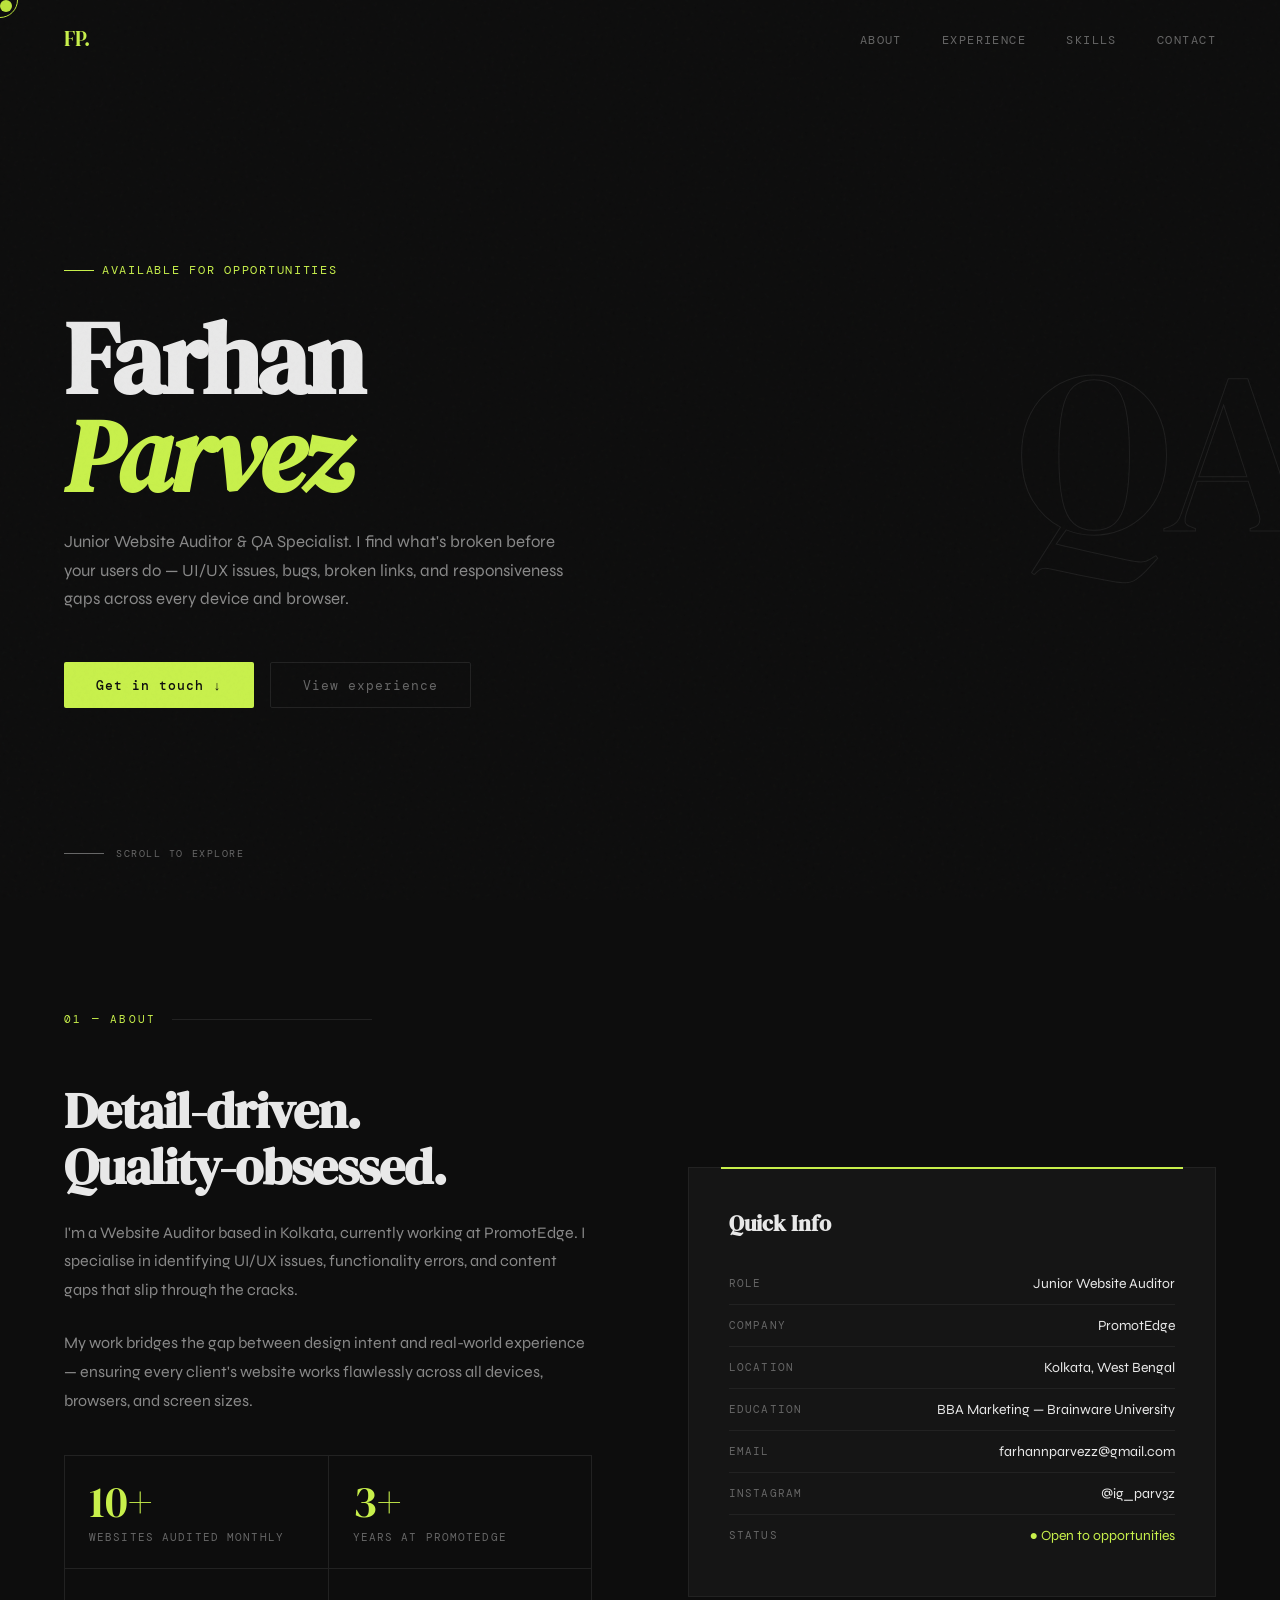
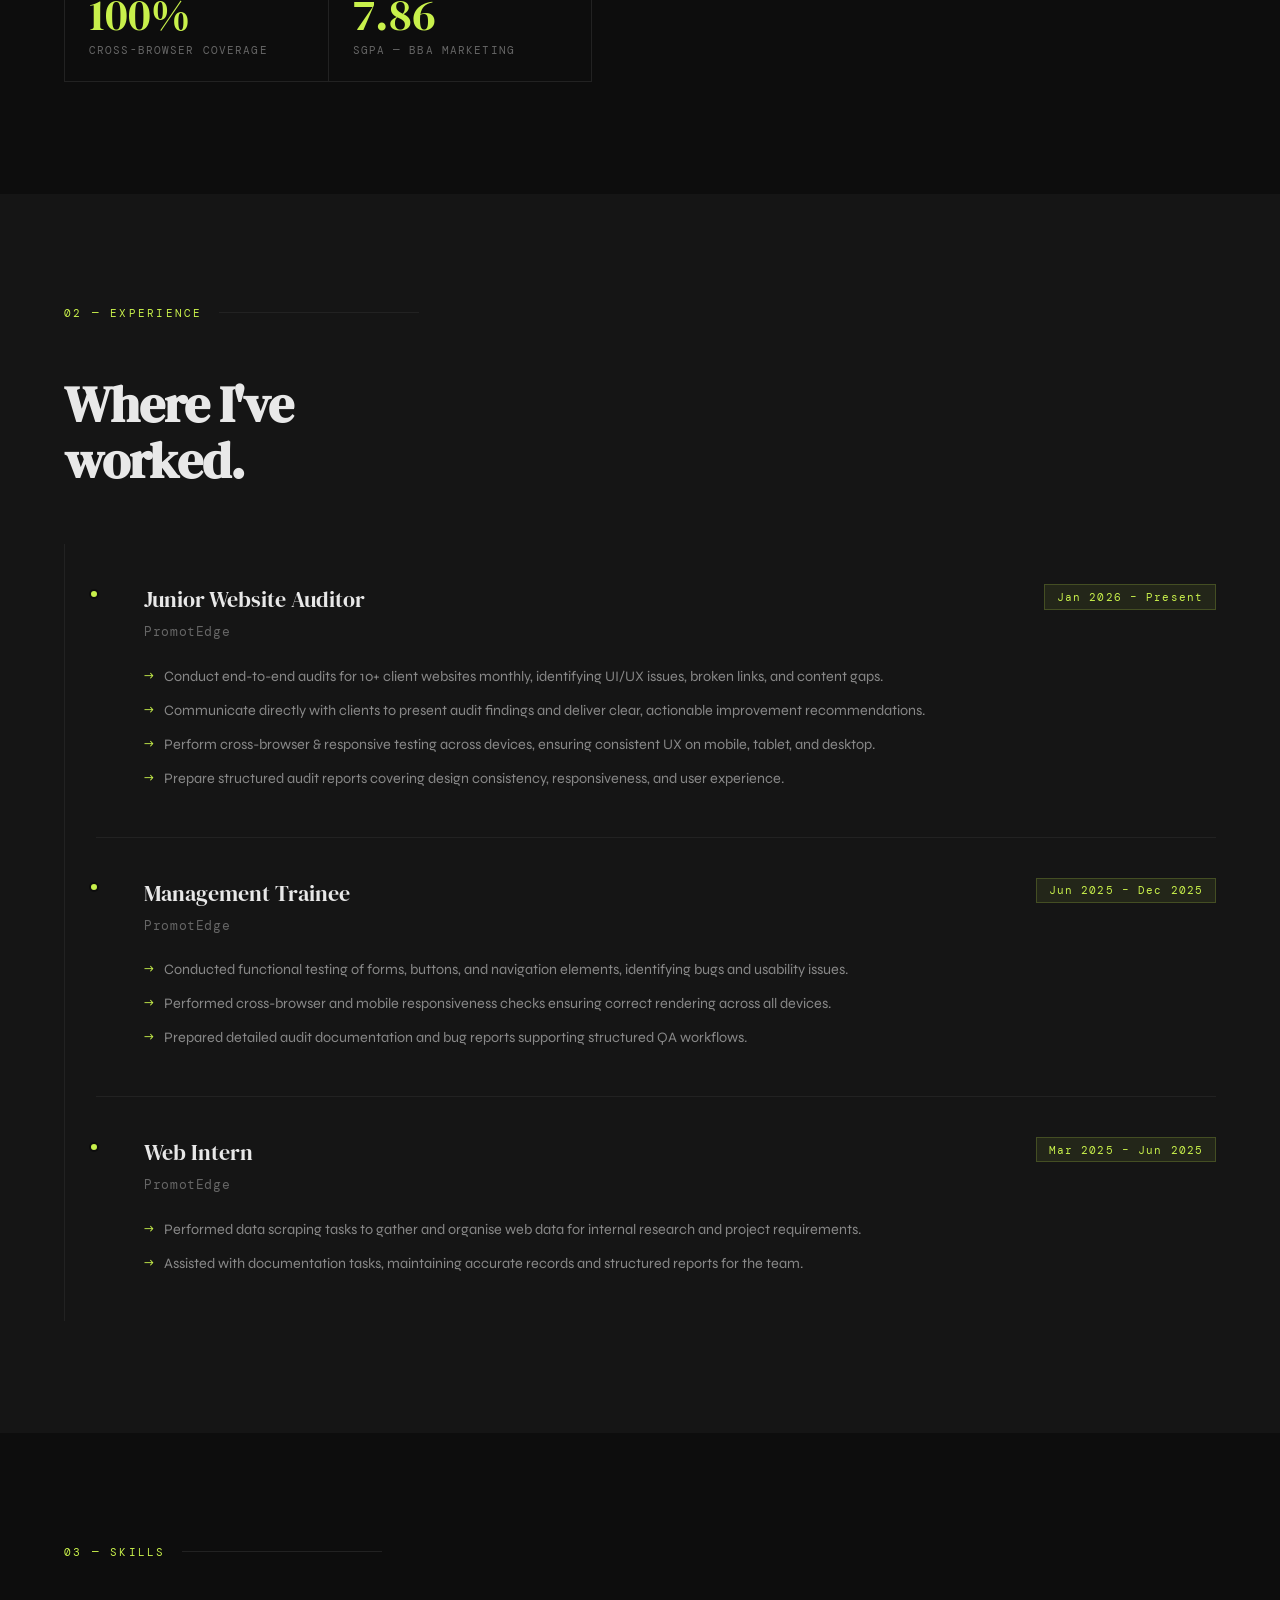
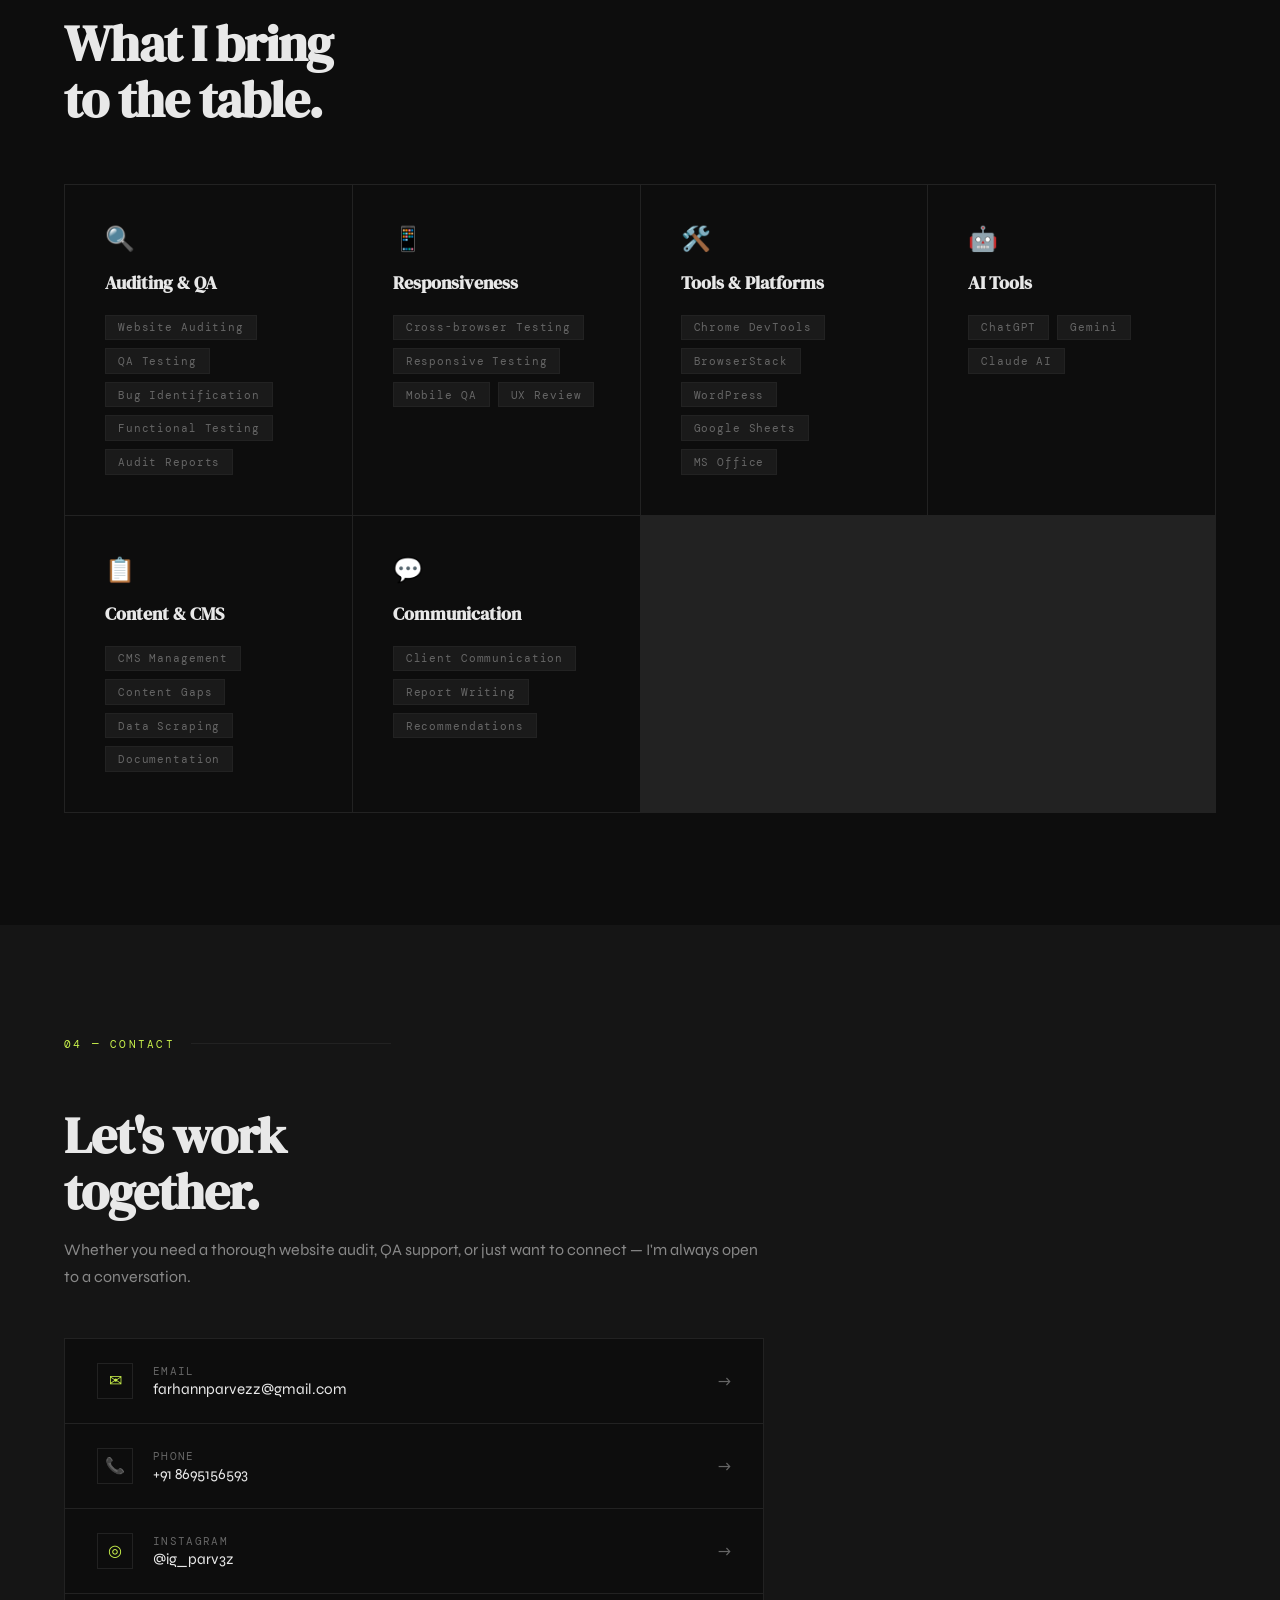
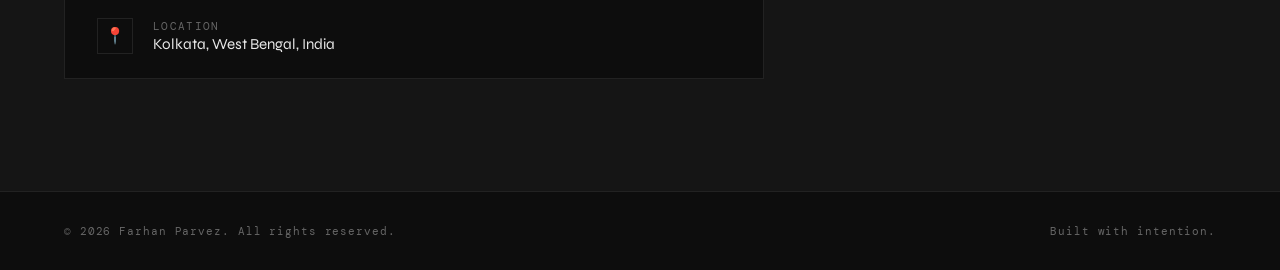
==== index.html @ 331337f4 "Add files via upload" ====
<!DOCTYPE html>
<html lang="en">
<head>
  <meta charset="UTF-8" />
  <meta name="viewport" content="width=device-width, initial-scale=1.0"/>
  <title>Farhan Parvez — Website Auditor & QA Specialist</title>
  <link href="https://fonts.googleapis.com/css2?family=DM+Serif+Display:ital@0;1&family=DM+Mono:wght@300;400;500&family=Syne:wght@400;600;700;800&display=swap" rel="stylesheet"/>
  <link rel="stylesheet" href="style.css"/>

</head>
<body>

  <div class="cursor" id="cursor"></div>
  <div class="cursor-ring" id="cursorRing"></div>

  <!-- NAV -->
  <nav id="nav">
    <div class="nav-logo">FP.</div>
    <ul class="nav-links">
      <li><a href="#about">About</a></li>
      <li><a href="#experience">Experience</a></li>
      <li><a href="#skills">Skills</a></li>
      <li><a href="#contact">Contact</a></li>
    </ul>
  </nav>

  <!-- HERO -->
  <section class="hero">
    <div class="hero-bg-text">QA</div>
    <div class="hero-content">
      <div class="hero-tag">Available for opportunities</div>
      <h1>Farhan<br/><em>Parvez</em></h1>
      <p class="hero-desc">Junior Website Auditor & QA Specialist. I find what's broken before your users do — UI/UX issues, bugs, broken links, and responsiveness gaps across every device and browser.</p>
      <div class="hero-cta">
        <a href="#contact" class="btn btn-primary">Get in touch ↓</a>
        <a href="#experience" class="btn btn-outline">View experience</a>
      </div>
    </div>
    <div class="hero-scroll-hint">
      <div class="scroll-line"></div>
      Scroll to explore
    </div>
  </section>

  <!-- ABOUT -->
  <section id="about">
    <div class="section-label">01 — About</div>
    <div class="about-grid">
      <div class="about-left">
        <h2>Detail-driven.<br/>Quality-obsessed.</h2>
        <p>I'm a Website Auditor based in Kolkata, currently working at PromotEdge. I specialise in identifying UI/UX issues, functionality errors, and content gaps that slip through the cracks.</p>
        <p>My work bridges the gap between design intent and real-world experience — ensuring every client's website works flawlessly across all devices, browsers, and screen sizes.</p>
        <div class="about-stats">
          <div class="stat">
            <div class="stat-num">10+</div>
            <div class="stat-label">Websites audited monthly</div>
          </div>
          <div class="stat">
            <div class="stat-num">3+</div>
            <div class="stat-label">Years at PromotEdge</div>
          </div>
          <div class="stat">
            <div class="stat-num">100%</div>
            <div class="stat-label">Cross-browser coverage</div>
          </div>
          <div class="stat">
            <div class="stat-num">7.86</div>
            <div class="stat-label">SGPA — BBA Marketing</div>
          </div>
        </div>
      </div>
      <div class="about-right">
        <div class="about-card">
          <h3>Quick Info</h3>
          <div class="info-row">
            <span class="info-key">Role</span>
            <span class="info-val">Junior Website Auditor</span>
          </div>
          <div class="info-row">
            <span class="info-key">Company</span>
            <span class="info-val">PromotEdge</span>
          </div>
          <div class="info-row">
            <span class="info-key">Location</span>
            <span class="info-val">Kolkata, West Bengal</span>
          </div>
          <div class="info-row">
            <span class="info-key">Education</span>
            <span class="info-val">BBA Marketing — Brainware University</span>
          </div>
          <div class="info-row">
            <span class="info-key">Email</span>
            <span class="info-val">farhannparvezz@gmail.com</span>
          </div>
          <div class="info-row">
            <span class="info-key">Instagram</span>
            <span class="info-val">@ig_parv3z</span>
          </div>
          <div class="info-row">
            <span class="info-key">Status</span>
            <span class="info-val" style="color: var(--accent);">● Open to opportunities</span>
          </div>
        </div>
      </div>
    </div>
  </section>

  <!-- EXPERIENCE -->
  <section id="experience" class="exp-section">
    <div class="section-label">02 — Experience</div>
    <h2 style="margin-bottom: 3.5rem;">Where I've<br/>worked.</h2>
    <div class="timeline">

      <div class="exp-item">
        <div class="exp-dot"></div>
        <div class="exp-header">
          <div class="exp-role">Junior Website Auditor</div>
          <div class="exp-period">Jan 2026 – Present</div>
        </div>
        <div class="exp-company">PromotEdge</div>
        <ul class="exp-bullets">
          <li>Conduct end-to-end audits for 10+ client websites monthly, identifying UI/UX issues, broken links, and content gaps.</li>
          <li>Communicate directly with clients to present audit findings and deliver clear, actionable improvement recommendations.</li>
          <li>Perform cross-browser & responsive testing across devices, ensuring consistent UX on mobile, tablet, and desktop.</li>
          <li>Prepare structured audit reports covering design consistency, responsiveness, and user experience.</li>
        </ul>
      </div>

      <div class="exp-item">
        <div class="exp-dot"></div>
        <div class="exp-header">
          <div class="exp-role">Management Trainee</div>
          <div class="exp-period">Jun 2025 – Dec 2025</div>
        </div>
        <div class="exp-company">PromotEdge</div>
        <ul class="exp-bullets">
          <li>Conducted functional testing of forms, buttons, and navigation elements, identifying bugs and usability issues.</li>
          <li>Performed cross-browser and mobile responsiveness checks ensuring correct rendering across all devices.</li>
          <li>Prepared detailed audit documentation and bug reports supporting structured QA workflows.</li>
        </ul>
      </div>

      <div class="exp-item">
        <div class="exp-dot"></div>
        <div class="exp-header">
          <div class="exp-role">Web Intern</div>
          <div class="exp-period">Mar 2025 – Jun 2025</div>
        </div>
        <div class="exp-company">PromotEdge</div>
        <ul class="exp-bullets">
          <li>Performed data scraping tasks to gather and organise web data for internal research and project requirements.</li>
          <li>Assisted with documentation tasks, maintaining accurate records and structured reports for the team.</li>
        </ul>
      </div>

    </div>
  </section>

  <!-- SKILLS -->
  <section id="skills">
    <div class="section-label">03 — Skills</div>
    <h2 style="margin-bottom: 3.5rem;">What I bring<br/>to the table.</h2>
    <div class="skills-grid">
      <div class="skill-card">
        <div class="skill-card-icon">🔍</div>
        <h3>Auditing & QA</h3>
        <div class="skill-tags">
          <span class="tag">Website Auditing</span>
          <span class="tag">QA Testing</span>
          <span class="tag">Bug Identification</span>
          <span class="tag">Functional Testing</span>
          <span class="tag">Audit Reports</span>
        </div>
      </div>
      <div class="skill-card">
        <div class="skill-card-icon">📱</div>
        <h3>Responsiveness</h3>
        <div class="skill-tags">
          <span class="tag">Cross-browser Testing</span>
          <span class="tag">Responsive Testing</span>
          <span class="tag">Mobile QA</span>
          <span class="tag">UX Review</span>
        </div>
      </div>
      <div class="skill-card">
        <div class="skill-card-icon">🛠️</div>
        <h3>Tools & Platforms</h3>
        <div class="skill-tags">
          <span class="tag">Chrome DevTools</span>
          <span class="tag">BrowserStack</span>
          <span class="tag">WordPress</span>
          <span class="tag">Google Sheets</span>
          <span class="tag">MS Office</span>
        </div>
      </div>
      <div class="skill-card">
        <div class="skill-card-icon">🤖</div>
        <h3>AI Tools</h3>
        <div class="skill-tags">
          <span class="tag">ChatGPT</span>
          <span class="tag">Gemini</span>
          <span class="tag">Claude AI</span>
        </div>
      </div>
      <div class="skill-card">
        <div class="skill-card-icon">📋</div>
        <h3>Content & CMS</h3>
        <div class="skill-tags">
          <span class="tag">CMS Management</span>
          <span class="tag">Content Gaps</span>
          <span class="tag">Data Scraping</span>
          <span class="tag">Documentation</span>
        </div>
      </div>
      <div class="skill-card">
        <div class="skill-card-icon">💬</div>
        <h3>Communication</h3>
        <div class="skill-tags">
          <span class="tag">Client Communication</span>
          <span class="tag">Report Writing</span>
          <span class="tag">Recommendations</span>
        </div>
      </div>
    </div>
  </section>

  <!-- CONTACT -->
  <section id="contact" class="contact-section">
    <div class="contact-inner">
      <div class="section-label">04 — Contact</div>
      <h2>Let's work<br/>together.</h2>
      <p>Whether you need a thorough website audit, QA support, or just want to connect — I'm always open to a conversation.</p>
      <div class="contact-links">
        <a href="mailto:farhannparvezz@gmail.com" class="contact-link">
          <div class="contact-link-left">
            <div class="contact-link-icon">✉</div>
            <div>
              <div class="contact-link-label">Email</div>
              <div class="contact-link-val">farhannparvezz@gmail.com</div>
            </div>
          </div>
          <span class="contact-arrow">→</span>
        </a>
        <a href="tel:8695156593" class="contact-link">
          <div class="contact-link-left">
            <div class="contact-link-icon">📞</div>
            <div>
              <div class="contact-link-label">Phone</div>
              <div class="contact-link-val">+91 8695156593</div>
            </div>
          </div>
          <span class="contact-arrow">→</span>
        </a>
        <a href="https://instagram.com/ig_parv3z" target="_blank" class="contact-link">
          <div class="contact-link-left">
            <div class="contact-link-icon">◎</div>
            <div>
              <div class="contact-link-label">Instagram</div>
              <div class="contact-link-val">@ig_parv3z</div>
            </div>
          </div>
          <span class="contact-arrow">→</span>
        </a>
        <div class="contact-link" style="cursor:default;">
          <div class="contact-link-left">
            <div class="contact-link-icon">📍</div>
            <div>
              <div class="contact-link-label">Location</div>
              <div class="contact-link-val">Kolkata, West Bengal, India</div>
            </div>
          </div>
        </div>
      </div>
    </div>
  </section>

  <!-- FOOTER -->
  <footer>
    <p>© 2026 Farhan Parvez. All rights reserved.</p>
    <p>Built with intention.</p>
  </footer>

  <script src="script.js"></script>

</body>
</html>
---- style.css ----
*, *::before, *::after { box-sizing: border-box; margin: 0; padding: 0; }

    :root {
      --bg: #0d0d0d;
      --surface: #151515;
      --border: #222;
      --accent: #c8f04b;
      --accent2: #f0c84b;
      --text: #e8e8e8;
      --muted: #666;
      --tag-bg: #1a1a1a;
    }

    html { scroll-behavior: smooth; }

    body {
      background: var(--bg);
      color: var(--text);
      font-family: 'Syne', sans-serif;
      overflow-x: hidden;
      cursor: none;
    }

    /* Custom cursor */
    .cursor {
      width: 12px; height: 12px;
      background: var(--accent);
      border-radius: 50%;
      position: fixed;
      pointer-events: none;
      z-index: 9999;
      transition: transform 0.15s ease;
      mix-blend-mode: difference;
    }
    .cursor-ring {
      width: 36px; height: 36px;
      border: 1px solid var(--accent);
      border-radius: 50%;
      position: fixed;
      pointer-events: none;
      z-index: 9998;
      transition: all 0.08s ease;
      mix-blend-mode: difference;
    }

    /* Noise texture overlay */
    body::before {
      content: '';
      position: fixed; inset: 0;
      background-image: url("data:image/svg+xml,%3Csvg viewBox='0 0 256 256' xmlns='http://www.w3.org/2000/svg'%3E%3Cfilter id='noise'%3E%3CfeTurbulence type='fractalNoise' baseFrequency='0.9' numOctaves='4' stitchTiles='stitch'/%3E%3C/filter%3E%3Crect width='100%25' height='100%25' filter='url(%23noise)' opacity='0.04'/%3E%3C/svg%3E");
      pointer-events: none;
      z-index: 1000;
      opacity: 0.5;
    }

    /* NAV */
    nav {
      position: fixed; top: 0; left: 0; right: 0;
      z-index: 100;
      display: flex; align-items: center; justify-content: space-between;
      padding: 1.5rem 4rem;
      border-bottom: 1px solid transparent;
      transition: border-color 0.3s, background 0.3s;
    }
    nav.scrolled {
      background: rgba(13,13,13,0.95);
      border-color: var(--border);
      backdrop-filter: blur(12px);
    }
    .nav-logo {
      font-family: 'DM Serif Display', serif;
      font-size: 1.3rem;
      letter-spacing: -0.02em;
      color: var(--accent);
    }
    .nav-links { display: flex; gap: 2.5rem; list-style: none; }
    .nav-links a {
      font-family: 'DM Mono', monospace;
      font-size: 0.75rem;
      text-transform: uppercase;
      letter-spacing: 0.12em;
      color: var(--muted);
      text-decoration: none;
      transition: color 0.2s;
    }
    .nav-links a:hover { color: var(--accent); }

    /* HERO */
    .hero {
      min-height: 100vh;
      display: flex; align-items: center;
      padding: 8rem 4rem 4rem;
      position: relative;
      overflow: hidden;
    }
    .hero-bg-text {
      position: absolute;
      top: 50%; right: -2rem;
      transform: translateY(-50%);
      font-family: 'DM Serif Display', serif;
      font-size: clamp(8rem, 18vw, 22rem);
      color: transparent;
      -webkit-text-stroke: 1px #1f1f1f;
      line-height: 1;
      user-select: none;
      pointer-events: none;
    }
    .hero-content { max-width: 900px; position: relative; z-index: 1; }
    .hero-tag {
      display: inline-flex; align-items: center; gap: 0.5rem;
      font-family: 'DM Mono', monospace;
      font-size: 0.72rem;
      letter-spacing: 0.15em;
      text-transform: uppercase;
      color: var(--accent);
      margin-bottom: 2rem;
      opacity: 0;
      animation: fadeUp 0.6s 0.2s forwards;
    }
    .hero-tag::before {
      content: '';
      display: block; width: 30px; height: 1px;
      background: var(--accent);
    }
    h1 {
      font-family: 'DM Serif Display', serif;
      font-size: clamp(3.5rem, 8vw, 7rem);
      line-height: 0.95;
      letter-spacing: -0.03em;
      margin-bottom: 1.5rem;
      opacity: 0;
      animation: fadeUp 0.7s 0.35s forwards;
    }
    h1 em {
      font-style: italic;
      color: var(--accent);
    }
    .hero-desc {
      font-size: 1.05rem;
      line-height: 1.7;
      color: #888;
      max-width: 520px;
      margin-bottom: 3rem;
      opacity: 0;
      animation: fadeUp 0.7s 0.5s forwards;
    }
    .hero-cta {
      display: flex; gap: 1rem; flex-wrap: wrap;
      opacity: 0;
      animation: fadeUp 0.7s 0.65s forwards;
    }
    .btn {
      display: inline-flex; align-items: center; gap: 0.5rem;
      padding: 0.85rem 2rem;
      font-family: 'DM Mono', monospace;
      font-size: 0.8rem;
      letter-spacing: 0.08em;
      text-decoration: none;
      border-radius: 2px;
      transition: all 0.2s;
    }
    .btn-primary {
      background: var(--accent);
      color: #0d0d0d;
      font-weight: 500;
    }
    .btn-primary:hover { background: #d4f55f; transform: translateY(-2px); }
    .btn-outline {
      border: 1px solid var(--border);
      color: var(--muted);
    }
    .btn-outline:hover { border-color: var(--accent); color: var(--accent); transform: translateY(-2px); }

    .hero-scroll-hint {
      position: absolute;
      bottom: 2.5rem; left: 4rem;
      display: flex; align-items: center; gap: 0.75rem;
      font-family: 'DM Mono', monospace;
      font-size: 0.65rem;
      letter-spacing: 0.15em;
      text-transform: uppercase;
      color: var(--muted);
      opacity: 0;
      animation: fadeUp 0.7s 1s forwards;
    }
    .scroll-line {
      width: 40px; height: 1px;
      background: var(--muted);
      position: relative; overflow: hidden;
    }
    .scroll-line::after {
      content: '';
      position: absolute; left: -100%; top: 0;
      width: 100%; height: 100%;
      background: var(--accent);
      animation: scrollSlide 2s 1.5s infinite;
    }

    /* SECTIONS */
    section { padding: 7rem 4rem; }
    .section-label {
      font-family: 'DM Mono', monospace;
      font-size: 0.7rem;
      letter-spacing: 0.2em;
      text-transform: uppercase;
      color: var(--accent);
      margin-bottom: 3.5rem;
      display: flex; align-items: center; gap: 1rem;
    }
    .section-label::after {
      content: '';
      flex: 1;
      height: 1px;
      background: var(--border);
      max-width: 200px;
    }
    h2 {
      font-family: 'DM Serif Display', serif;
      font-size: clamp(2rem, 4vw, 3.5rem);
      line-height: 1.1;
      letter-spacing: -0.02em;
      margin-bottom: 1rem;
    }

    /* ABOUT */
    .about-grid {
      display: grid;
      grid-template-columns: 1fr 1fr;
      gap: 6rem;
      align-items: center;
    }
    .about-left h2 { margin-bottom: 1.5rem; }
    .about-left p {
      font-size: 1rem;
      line-height: 1.8;
      color: #888;
      margin-bottom: 1.5rem;
    }
    .about-stats {
      display: grid; grid-template-columns: 1fr 1fr;
      gap: 1px;
      background: var(--border);
      border: 1px solid var(--border);
      margin-top: 2.5rem;
    }
    .stat {
      background: var(--bg);
      padding: 1.5rem;
    }
    .stat-num {
      font-family: 'DM Serif Display', serif;
      font-size: 2.8rem;
      color: var(--accent);
      line-height: 1;
    }
    .stat-label {
      font-family: 'DM Mono', monospace;
      font-size: 0.7rem;
      letter-spacing: 0.1em;
      text-transform: uppercase;
      color: var(--muted);
      margin-top: 0.3rem;
    }
    .about-right {
      position: relative;
    }
    .about-card {
      background: var(--surface);
      border: 1px solid var(--border);
      padding: 2.5rem;
      position: relative;
    }
    .about-card::before {
      content: '';
      position: absolute;
      top: -1px; left: 2rem; right: 2rem; height: 2px;
      background: var(--accent);
    }
    .about-card h3 {
      font-family: 'DM Serif Display', serif;
      font-size: 1.4rem;
      margin-bottom: 1.5rem;
    }
    .info-row {
      display: flex; justify-content: space-between; align-items: center;
      padding: 0.75rem 0;
      border-bottom: 1px solid var(--border);
      font-size: 0.875rem;
    }
    .info-row:last-child { border-bottom: none; }
    .info-key {
      font-family: 'DM Mono', monospace;
      font-size: 0.7rem;
      letter-spacing: 0.1em;
      text-transform: uppercase;
      color: var(--muted);
    }
    .info-val { color: var(--text); }

    /* EXPERIENCE */
    .exp-section { background: var(--surface); }
    .timeline { position: relative; padding-left: 2rem; }
    .timeline::before {
      content: '';
      position: absolute; left: 0; top: 0; bottom: 0;
      width: 1px; background: var(--border);
    }
    .exp-item {
      position: relative;
      padding: 2.5rem 0 2.5rem 3rem;
      border-bottom: 1px solid var(--border);
      opacity: 0;
      transform: translateX(-20px);
      transition: all 0.5s ease;
    }
    .exp-item.visible { opacity: 1; transform: translateX(0); }
    .exp-item:last-child { border-bottom: none; }
    .exp-dot {
      position: absolute; left: -0.45rem; top: 2.8rem;
      width: 10px; height: 10px;
      border-radius: 50%;
      background: var(--accent);
      border: 2px solid var(--bg);
    }
    .exp-header {
      display: flex; justify-content: space-between; align-items: flex-start;
      margin-bottom: 0.5rem; flex-wrap: wrap; gap: 0.5rem;
    }
    .exp-role {
      font-family: 'DM Serif Display', serif;
      font-size: 1.4rem;
    }
    .exp-period {
      font-family: 'DM Mono', monospace;
      font-size: 0.7rem;
      letter-spacing: 0.1em;
      color: var(--accent);
      background: rgba(200,240,75,0.08);
      padding: 0.3rem 0.75rem;
      border: 1px solid rgba(200,240,75,0.2);
    }
    .exp-company {
      font-family: 'DM Mono', monospace;
      font-size: 0.8rem;
      color: var(--muted);
      margin-bottom: 1.25rem;
      letter-spacing: 0.05em;
    }
    .exp-bullets { list-style: none; }
    .exp-bullets li {
      font-size: 0.9rem;
      line-height: 1.7;
      color: #888;
      padding: 0.3rem 0;
      padding-left: 1.25rem;
      position: relative;
    }
    .exp-bullets li::before {
      content: '→';
      position: absolute; left: 0;
      color: var(--accent);
      font-size: 0.75rem;
    }

    /* SKILLS */
    .skills-grid {
      display: grid;
      grid-template-columns: repeat(auto-fit, minmax(280px, 1fr));
      gap: 1px;
      background: var(--border);
      border: 1px solid var(--border);
    }
    .skill-card {
      background: var(--bg);
      padding: 2.5rem;
      transition: background 0.2s;
    }
    .skill-card:hover { background: var(--surface); }
    .skill-card-icon {
      font-size: 1.5rem;
      margin-bottom: 1rem;
    }
    .skill-card h3 {
      font-family: 'DM Serif Display', serif;
      font-size: 1.15rem;
      margin-bottom: 1.25rem;
    }
    .skill-tags { display: flex; flex-wrap: wrap; gap: 0.5rem; }
    .tag {
      font-family: 'DM Mono', monospace;
      font-size: 0.68rem;
      letter-spacing: 0.08em;
      color: var(--muted);
      background: var(--tag-bg);
      border: 1px solid var(--border);
      padding: 0.3rem 0.75rem;
      transition: all 0.2s;
    }
    .tag:hover { color: var(--accent); border-color: var(--accent); }

    /* CONTACT */
    .contact-section { background: var(--surface); }
    .contact-inner {
      max-width: 700px;
    }
    .contact-inner h2 { margin-bottom: 1rem; }
    .contact-inner p {
      font-size: 1rem; line-height: 1.7; color: #888; margin-bottom: 3rem;
    }
    .contact-links {
      display: flex; flex-direction: column; gap: 1px;
      background: var(--border);
      border: 1px solid var(--border);
    }
    .contact-link {
      display: flex; align-items: center; justify-content: space-between;
      background: var(--bg);
      padding: 1.5rem 2rem;
      text-decoration: none;
      transition: background 0.2s;
      group: true;
    }
    .contact-link:hover { background: rgba(200,240,75,0.04); }
    .contact-link-left {
      display: flex; align-items: center; gap: 1.25rem;
    }
    .contact-link-icon {
      width: 36px; height: 36px;
      border: 1px solid var(--border);
      display: flex; align-items: center; justify-content: center;
      font-size: 1rem;
      color: var(--accent);
      flex-shrink: 0;
    }
    .contact-link-label {
      font-family: 'DM Mono', monospace;
      font-size: 0.7rem;
      letter-spacing: 0.12em;
      text-transform: uppercase;
      color: var(--muted);
    }
    .contact-link-val {
      font-size: 0.95rem;
      color: var(--text);
      margin-top: 0.15rem;
    }
    .contact-arrow {
      color: var(--muted);
      transition: color 0.2s transform 0.2s;
    }
    .contact-link:hover .contact-arrow { color: var(--accent); }

    /* FOOTER */
    footer {
      padding: 2rem 4rem;
      border-top: 1px solid var(--border);
      display: flex; justify-content: space-between; align-items: center;
      flex-wrap: wrap; gap: 1rem;
    }
    footer p {
      font-family: 'DM Mono', monospace;
      font-size: 0.7rem;
      letter-spacing: 0.08em;
      color: var(--muted);
    }

    /* ANIMATIONS */
    @keyframes fadeUp {
      from { opacity: 0; transform: translateY(20px); }
      to   { opacity: 1; transform: translateY(0); }
    }
    @keyframes scrollSlide {
      0%   { left: -100%; }
      100% { left: 100%; }
    }

    /* RESPONSIVE */
    @media (max-width: 768px) {
      nav { padding: 1.25rem 1.5rem; }
      .nav-links { display: none; }
      section { padding: 5rem 1.5rem; }
      .hero { padding: 7rem 1.5rem 4rem; }
      .hero-scroll-hint { left: 1.5rem; }
      .about-grid { grid-template-columns: 1fr; gap: 3rem; }
      footer { padding: 2rem 1.5rem; }
    }
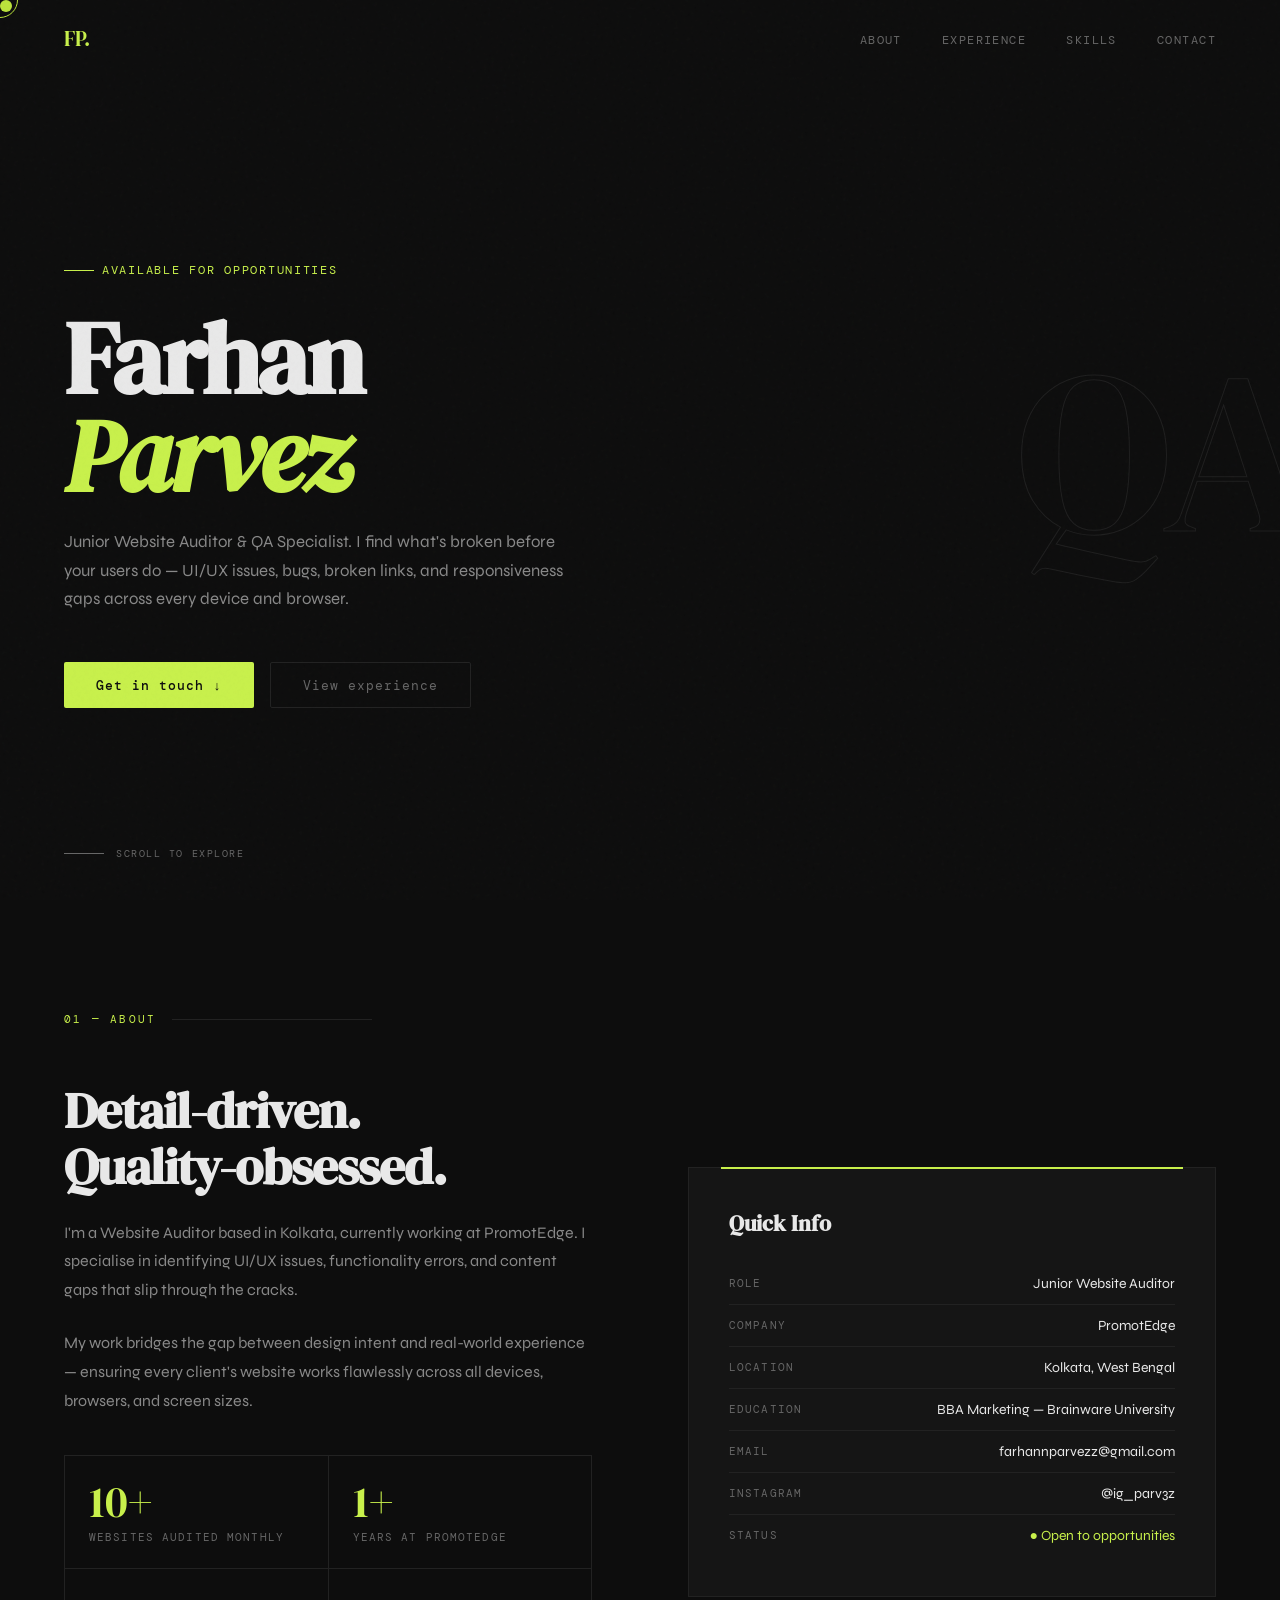
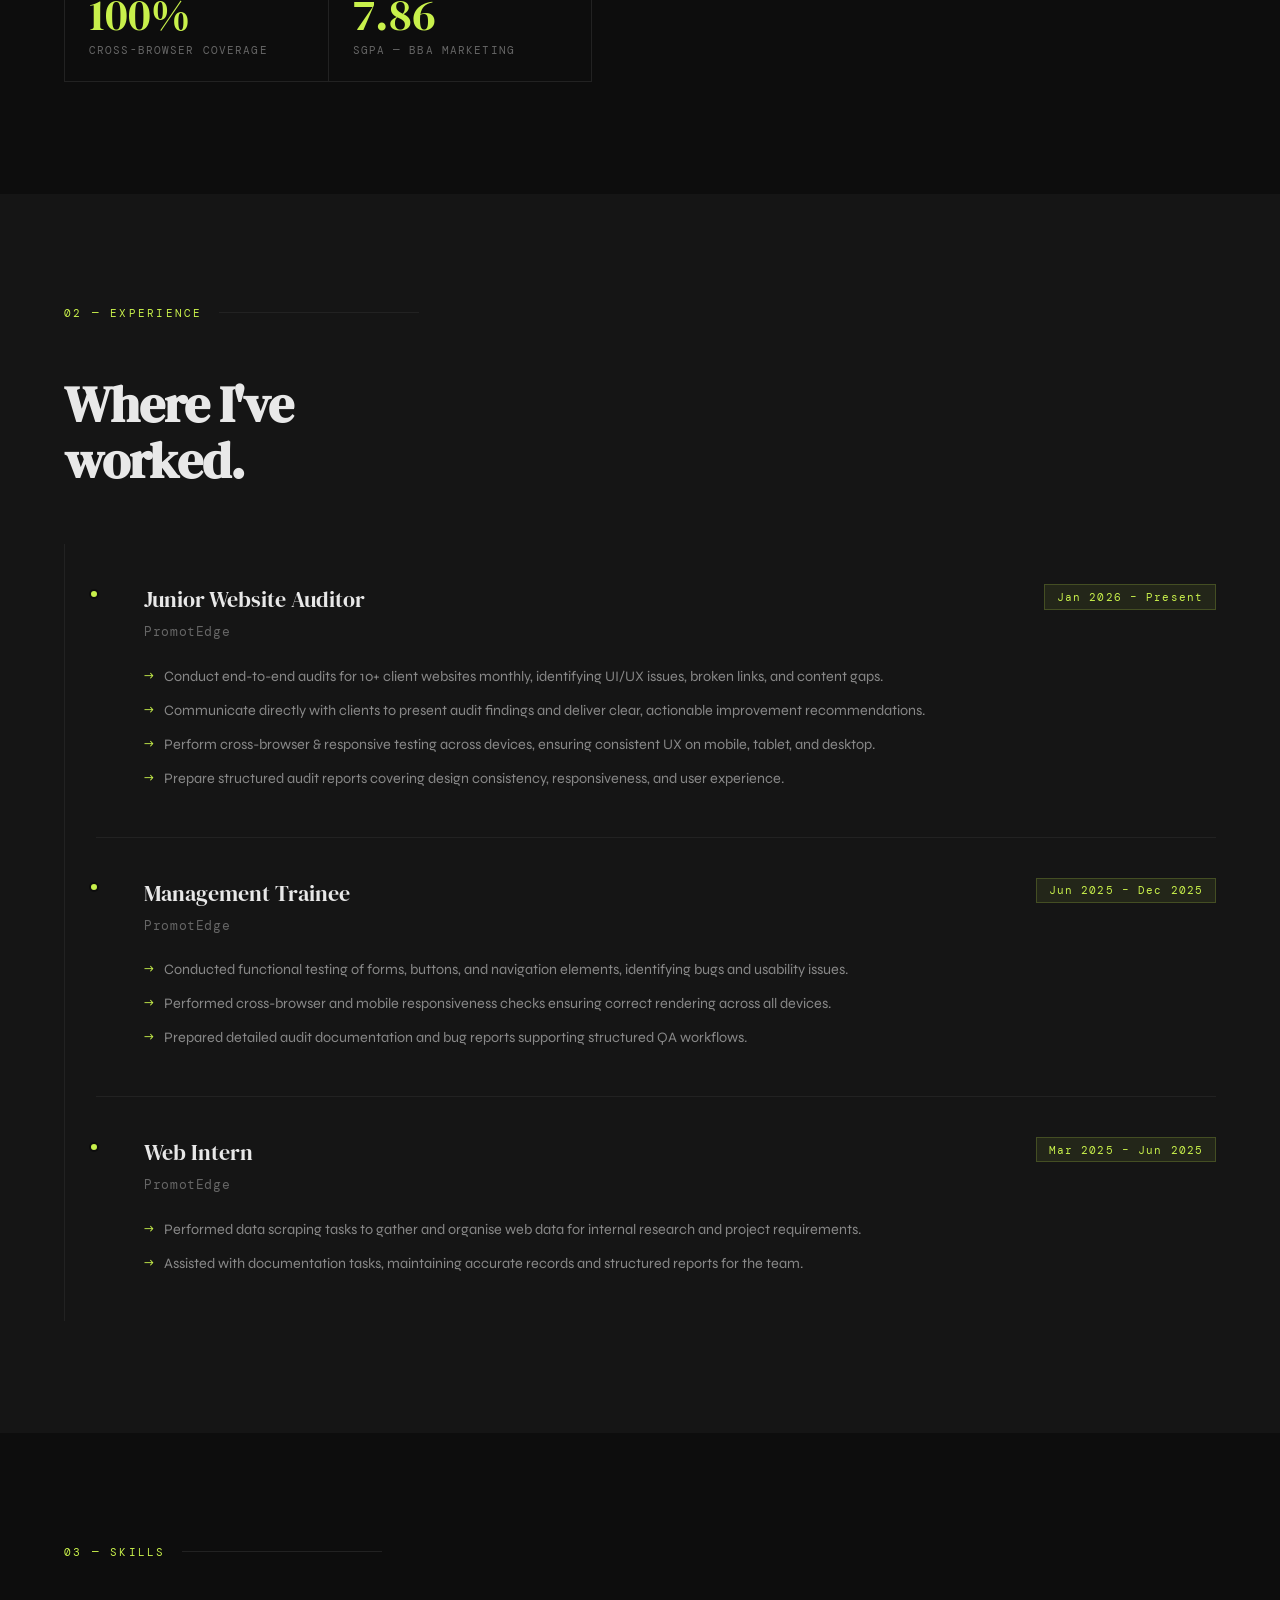
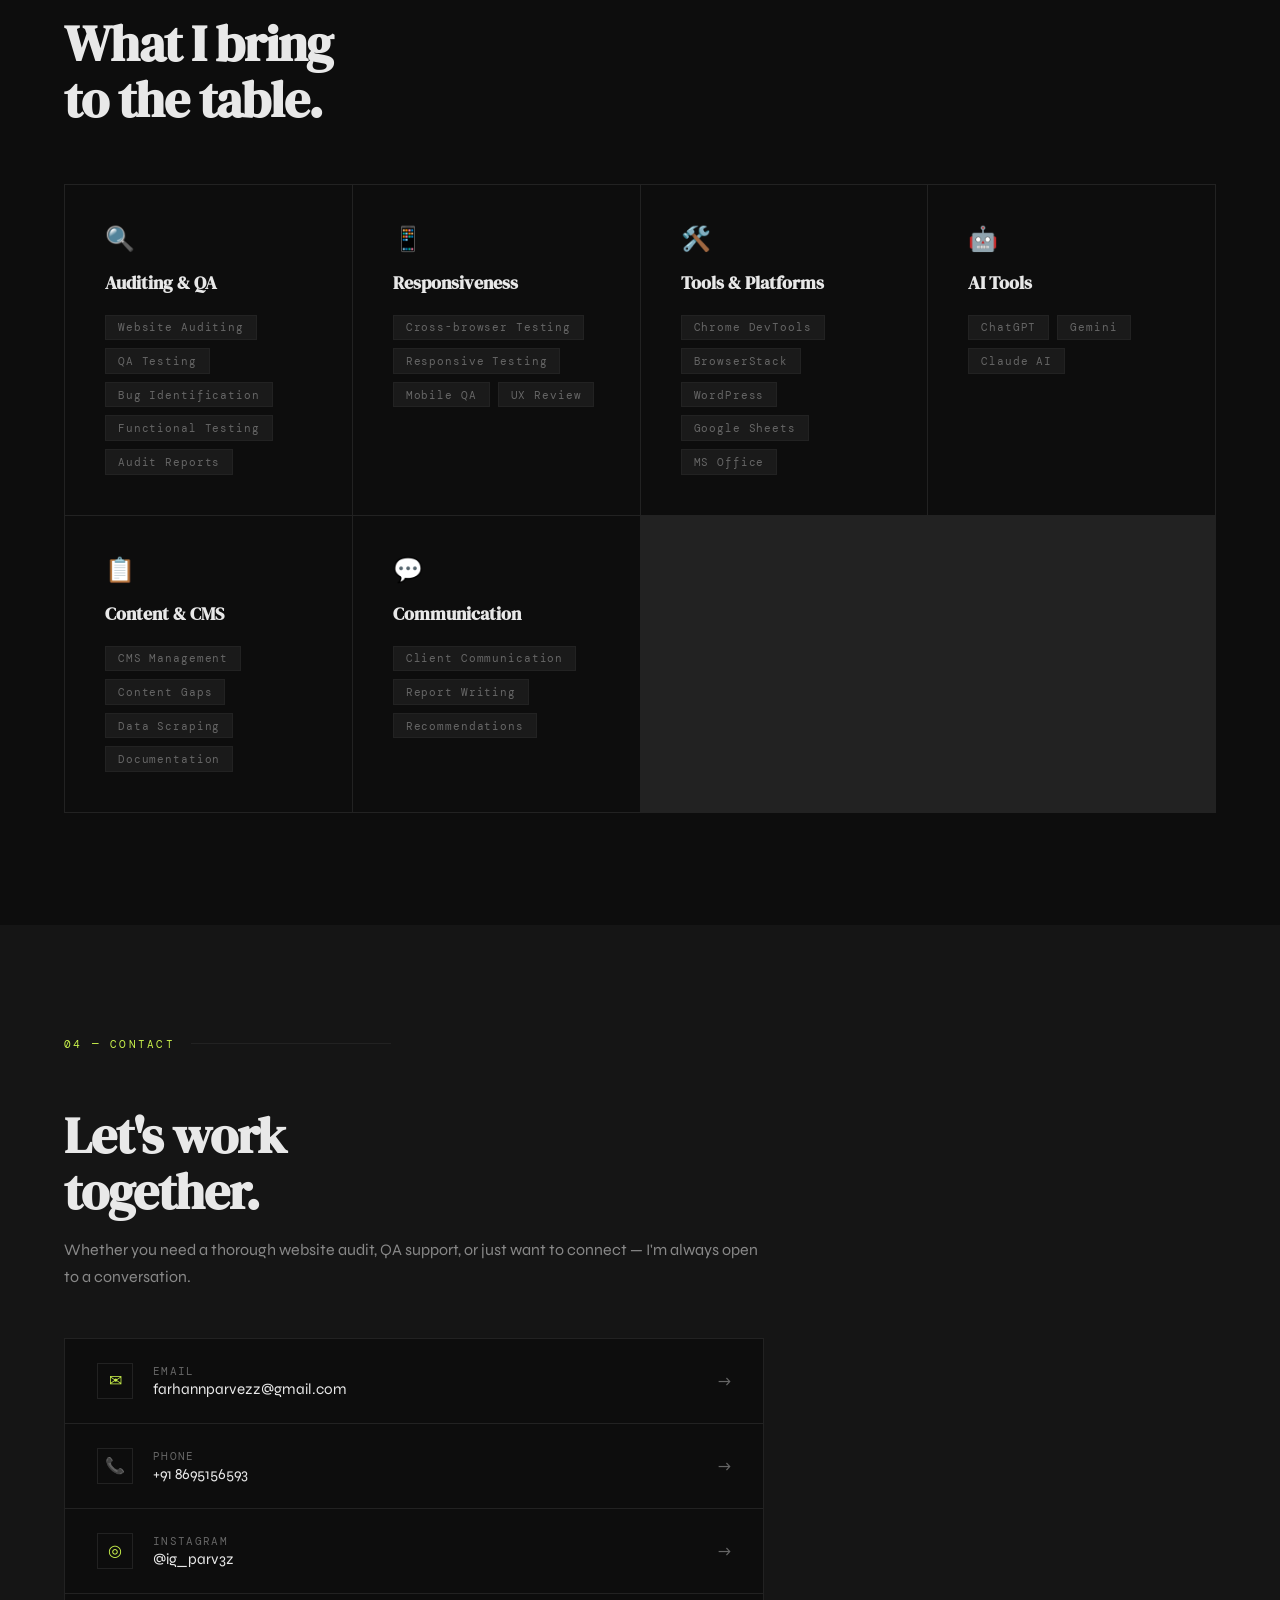
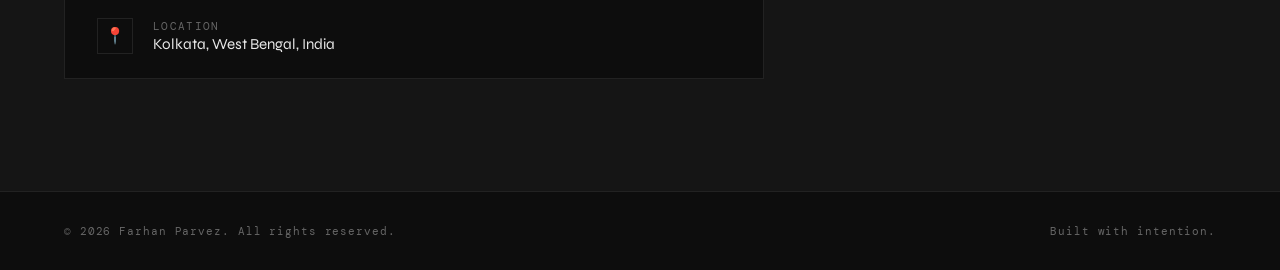
==== commit bd374053: "Add files via upload" ====
--- a/index.html
+++ b/index.html
@@ -56,7 +56,7 @@
             <div class="stat-label">Websites audited monthly</div>
           </div>
           <div class="stat">
-            <div class="stat-num">3+</div>
+            <div class="stat-num">1+</div>
             <div class="stat-label">Years at PromotEdge</div>
           </div>
           <div class="stat">
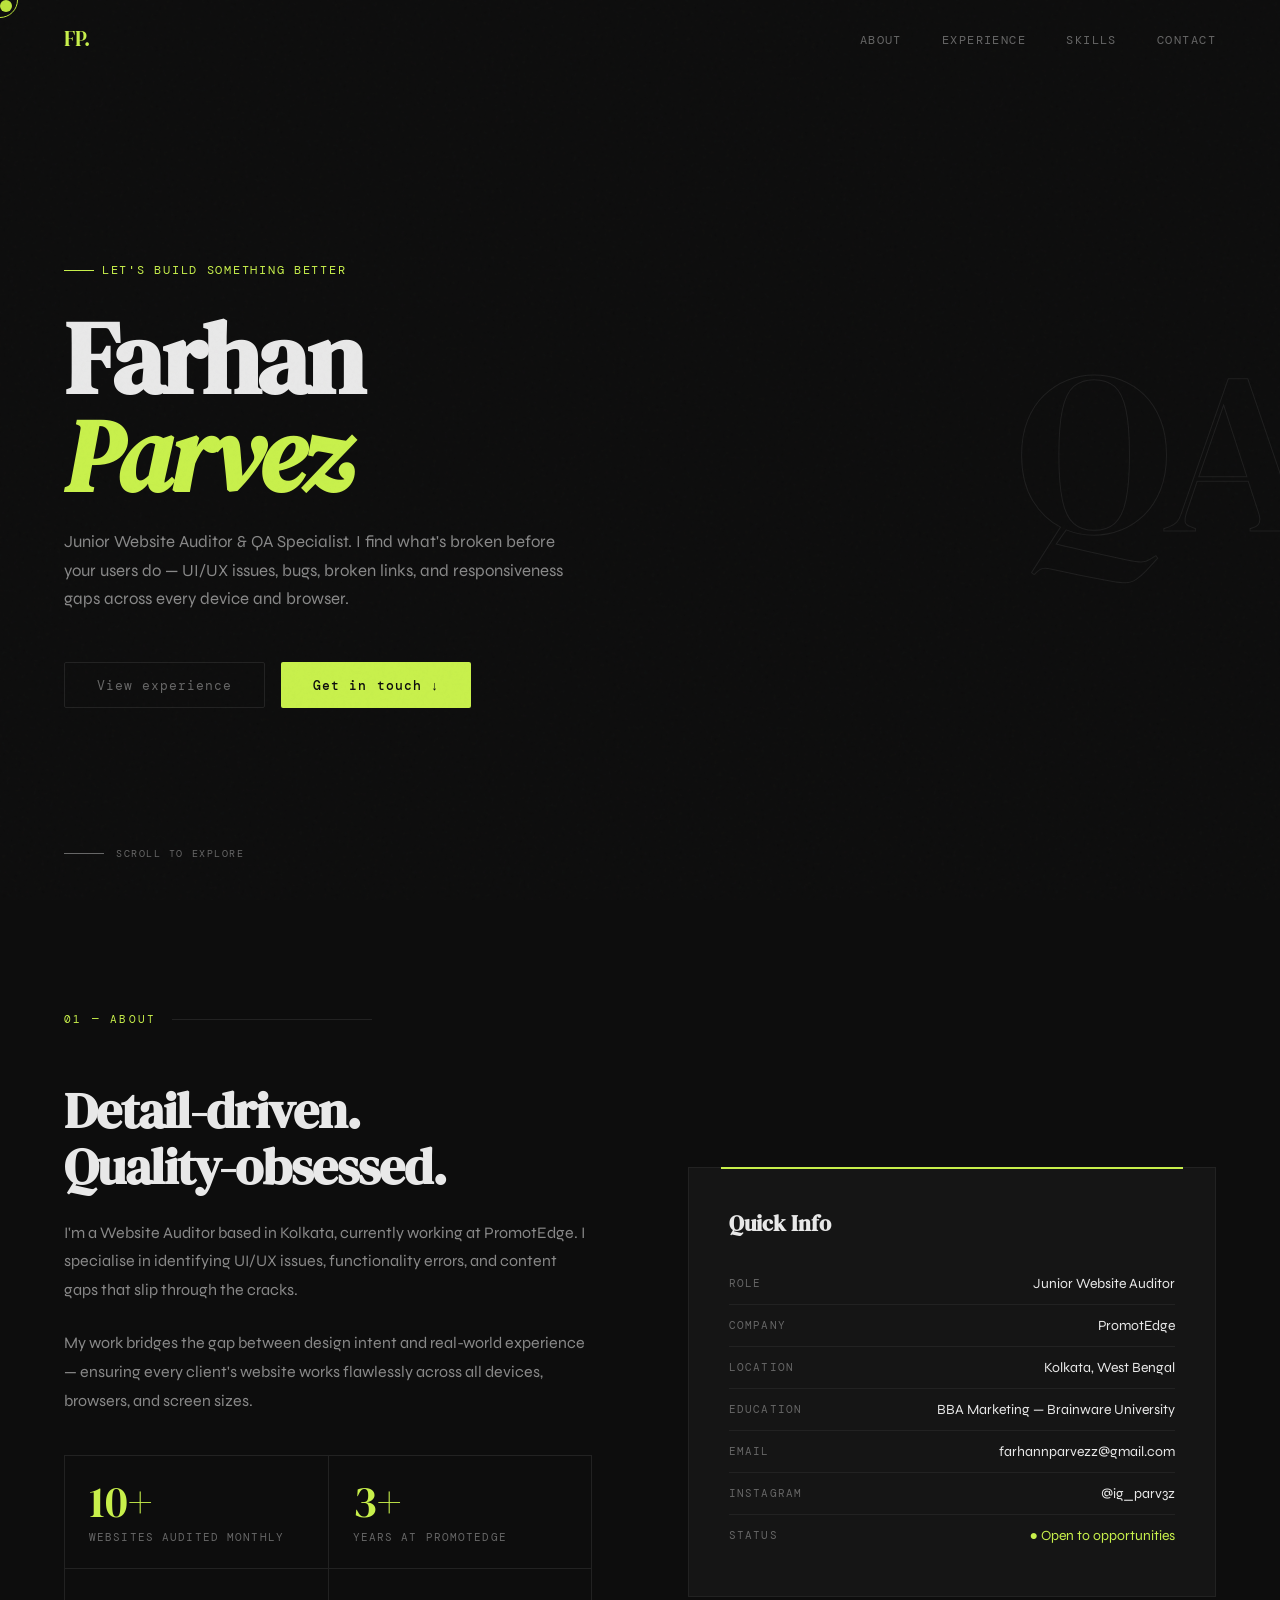
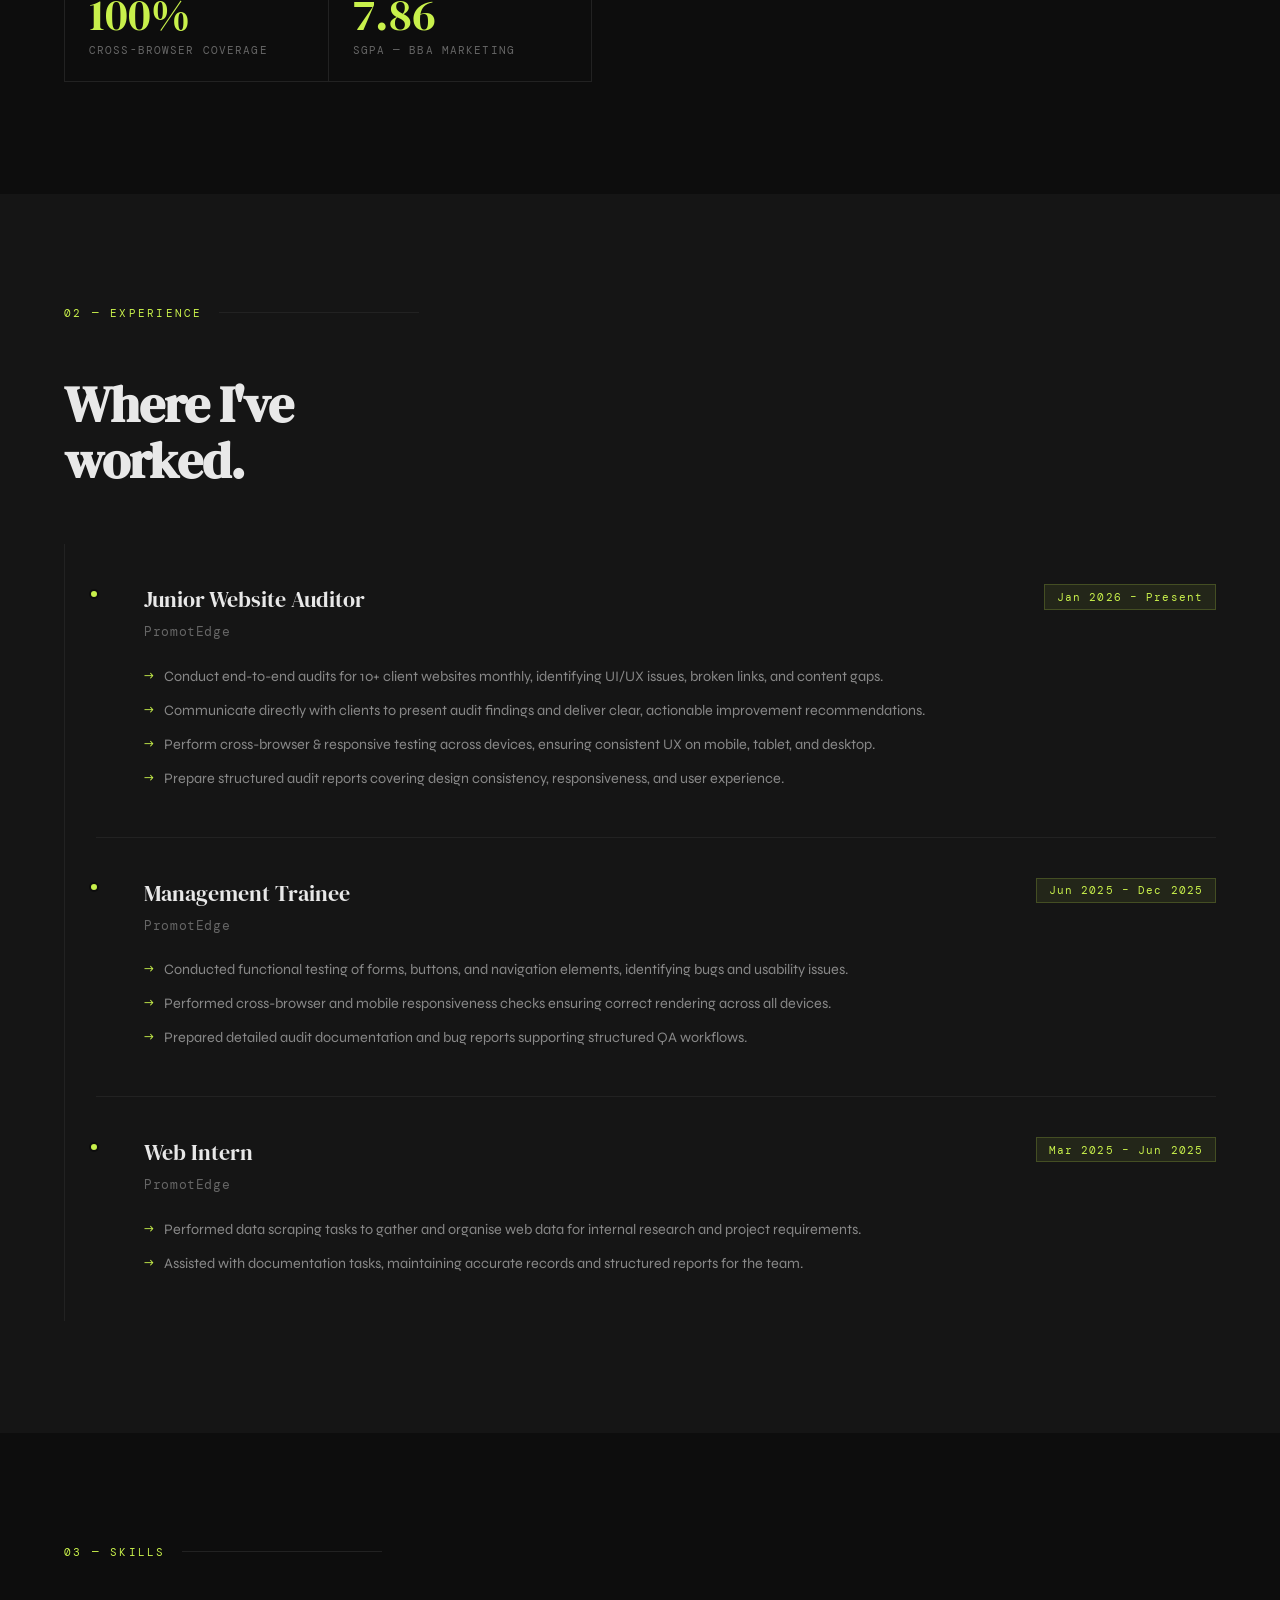
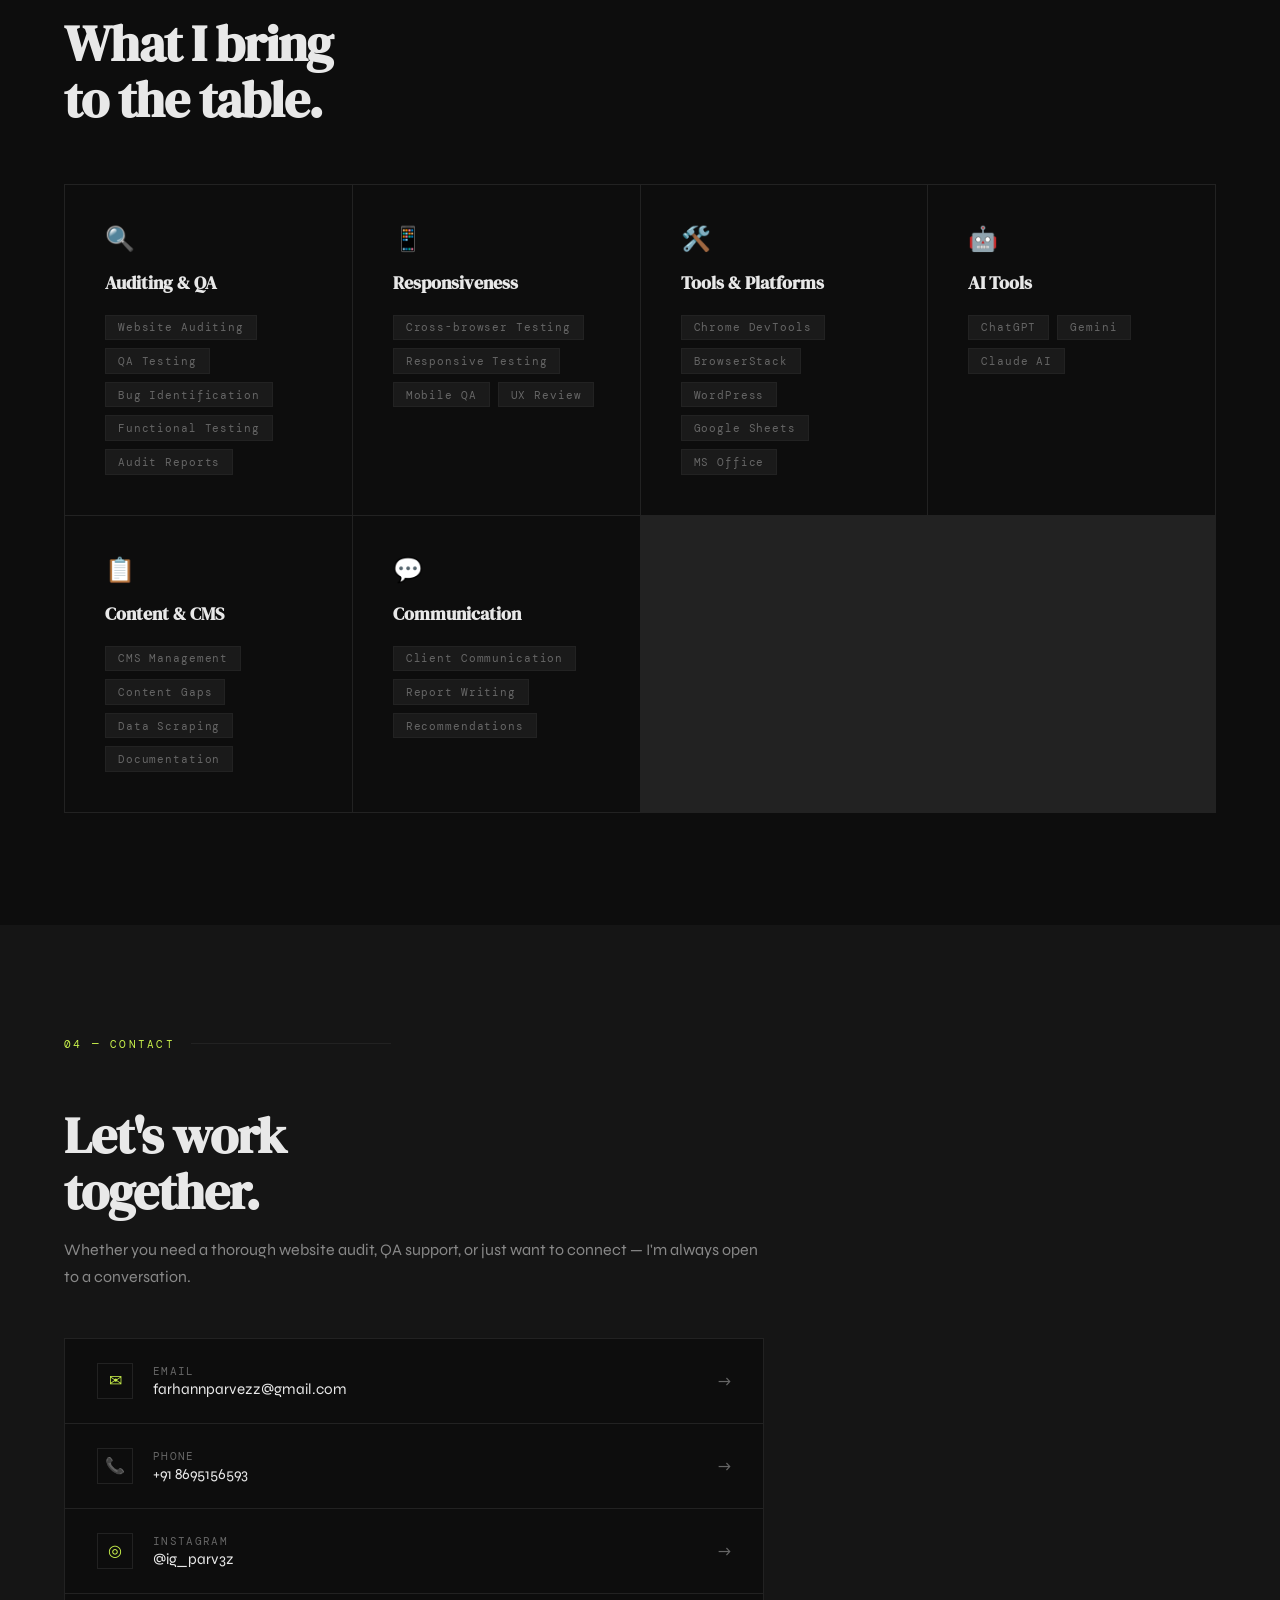
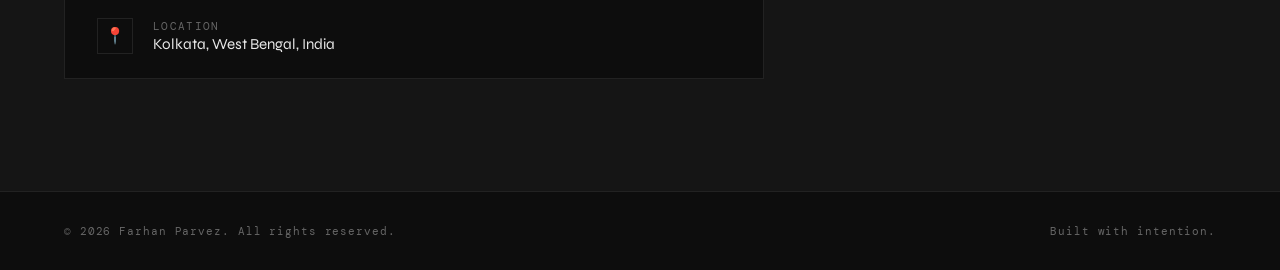
==== commit a8022c55: "Rename index (1).html to index.html" ====
--- a/index.html
+++ b/index.html
@@ -28,12 +28,12 @@
   <section class="hero">
     <div class="hero-bg-text">QA</div>
     <div class="hero-content">
-      <div class="hero-tag">Available for opportunities</div>
+      <div class="hero-tag">Let's build something better</div>
       <h1>Farhan<br/><em>Parvez</em></h1>
       <p class="hero-desc">Junior Website Auditor & QA Specialist. I find what's broken before your users do — UI/UX issues, bugs, broken links, and responsiveness gaps across every device and browser.</p>
       <div class="hero-cta">
+        <a href="#experience" class="btn btn-outline">View experience</a>
         <a href="#contact" class="btn btn-primary">Get in touch ↓</a>
-        <a href="#experience" class="btn btn-outline">View experience</a>
       </div>
     </div>
     <div class="hero-scroll-hint">
@@ -56,7 +56,7 @@
             <div class="stat-label">Websites audited monthly</div>
           </div>
           <div class="stat">
-            <div class="stat-num">1+</div>
+            <div class="stat-num">3+</div>
             <div class="stat-label">Years at PromotEdge</div>
           </div>
           <div class="stat">
--- a/style.css
+++ b/style.css
@@ -484,3 +484,22 @@
       .about-grid { grid-template-columns: 1fr; gap: 3rem; }
       footer { padding: 2rem 1.5rem; }
     }
+
+    /* Hide custom cursor on touch/mobile devices (360px–992px) */
+    @media (max-width: 992px) {
+      .cursor, .cursor-ring { display: none; }
+      body { cursor: auto; }
+    }
+
+    /* Fix info-row text wrapping on small screens (360px–460px) */
+    @media (max-width: 460px) {
+      .info-row {
+        flex-direction: column;
+        align-items: flex-start;
+        gap: 0.25rem;
+      }
+      .info-val {
+        text-align: right;
+        width: 100%;
+      }
+    }
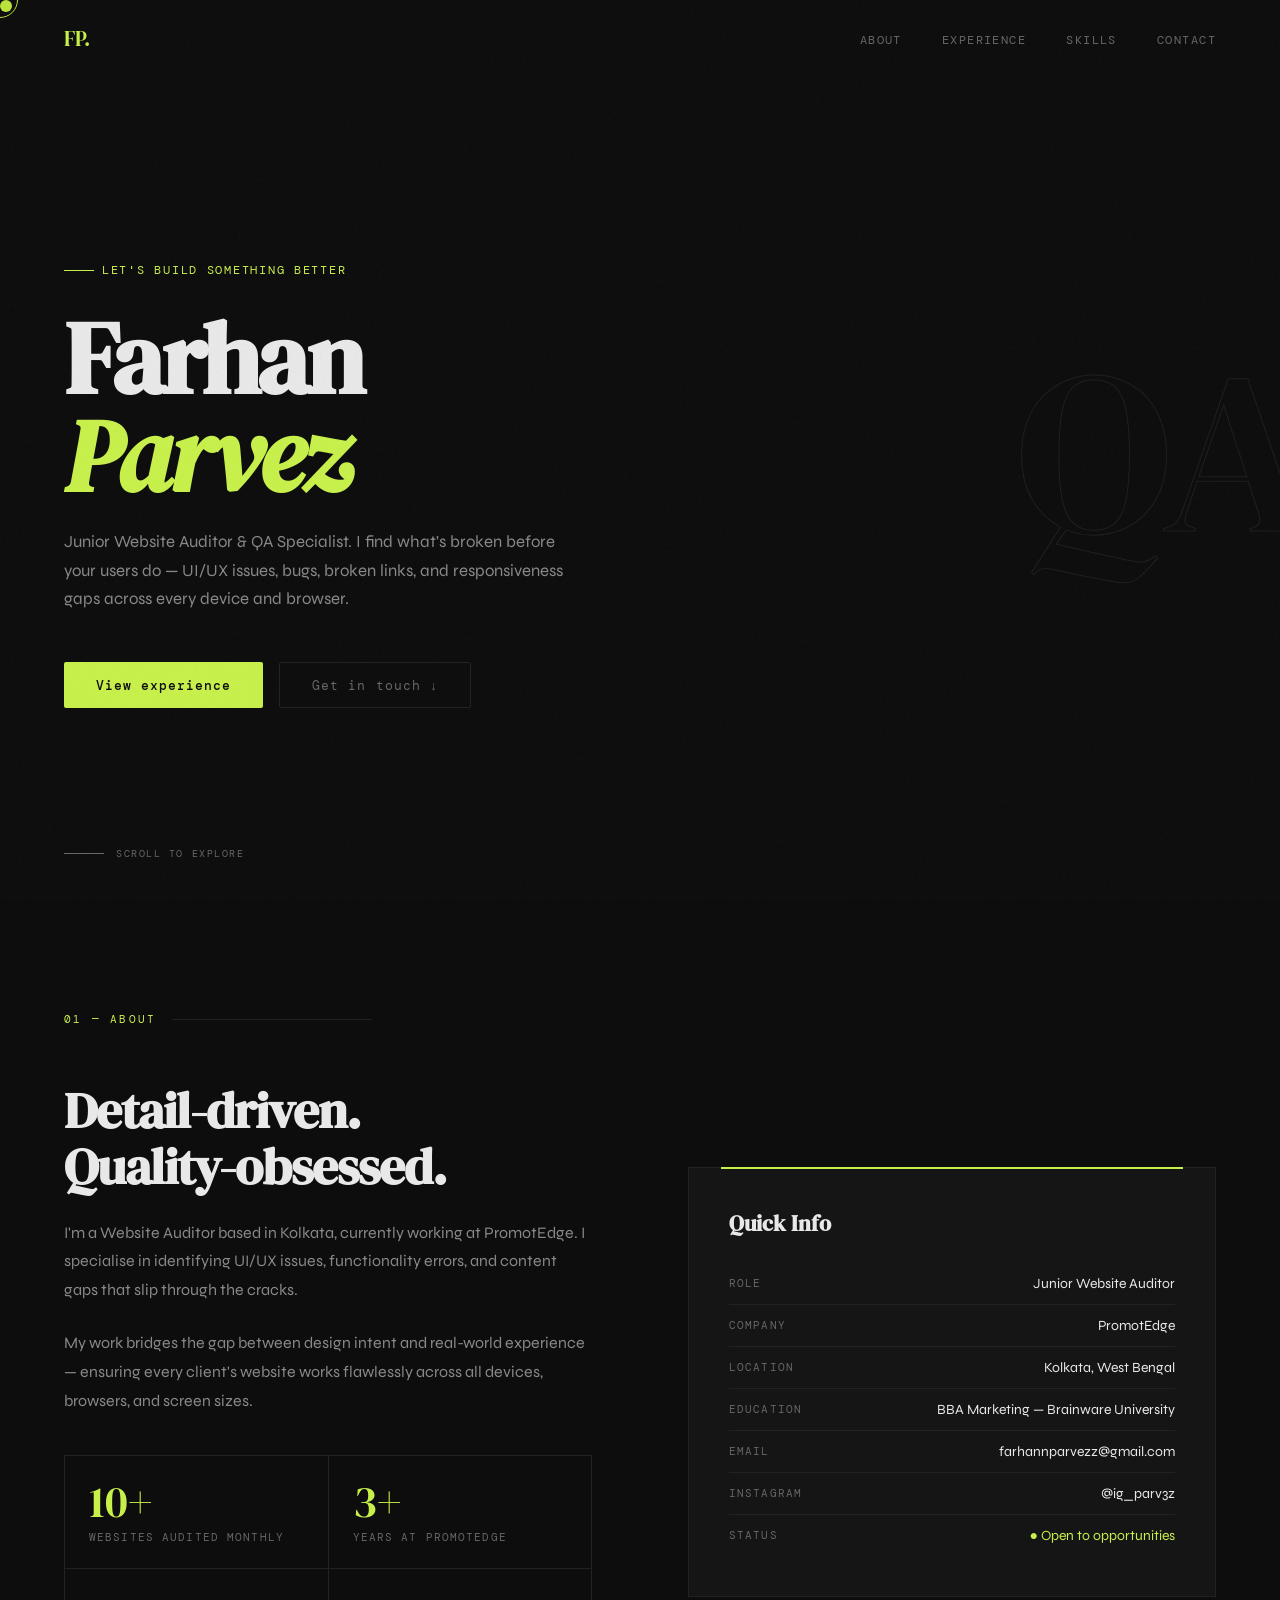
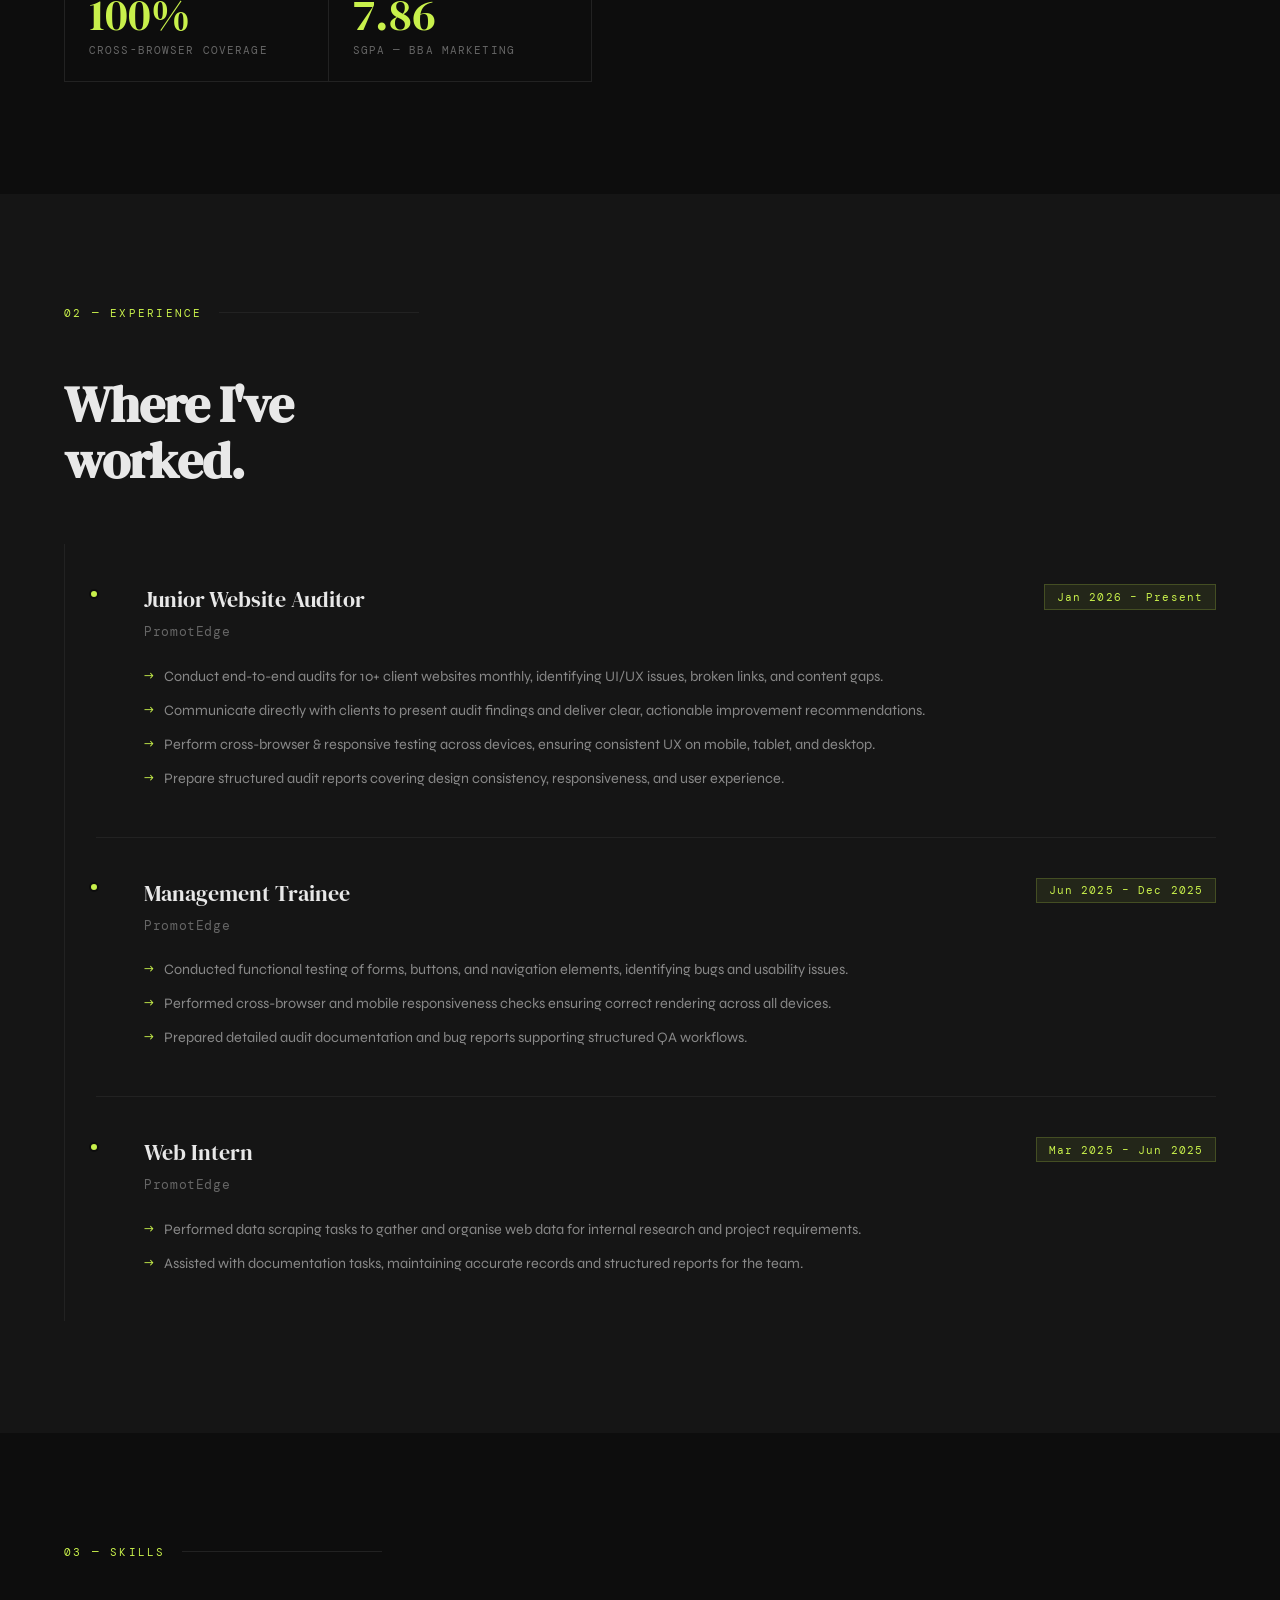
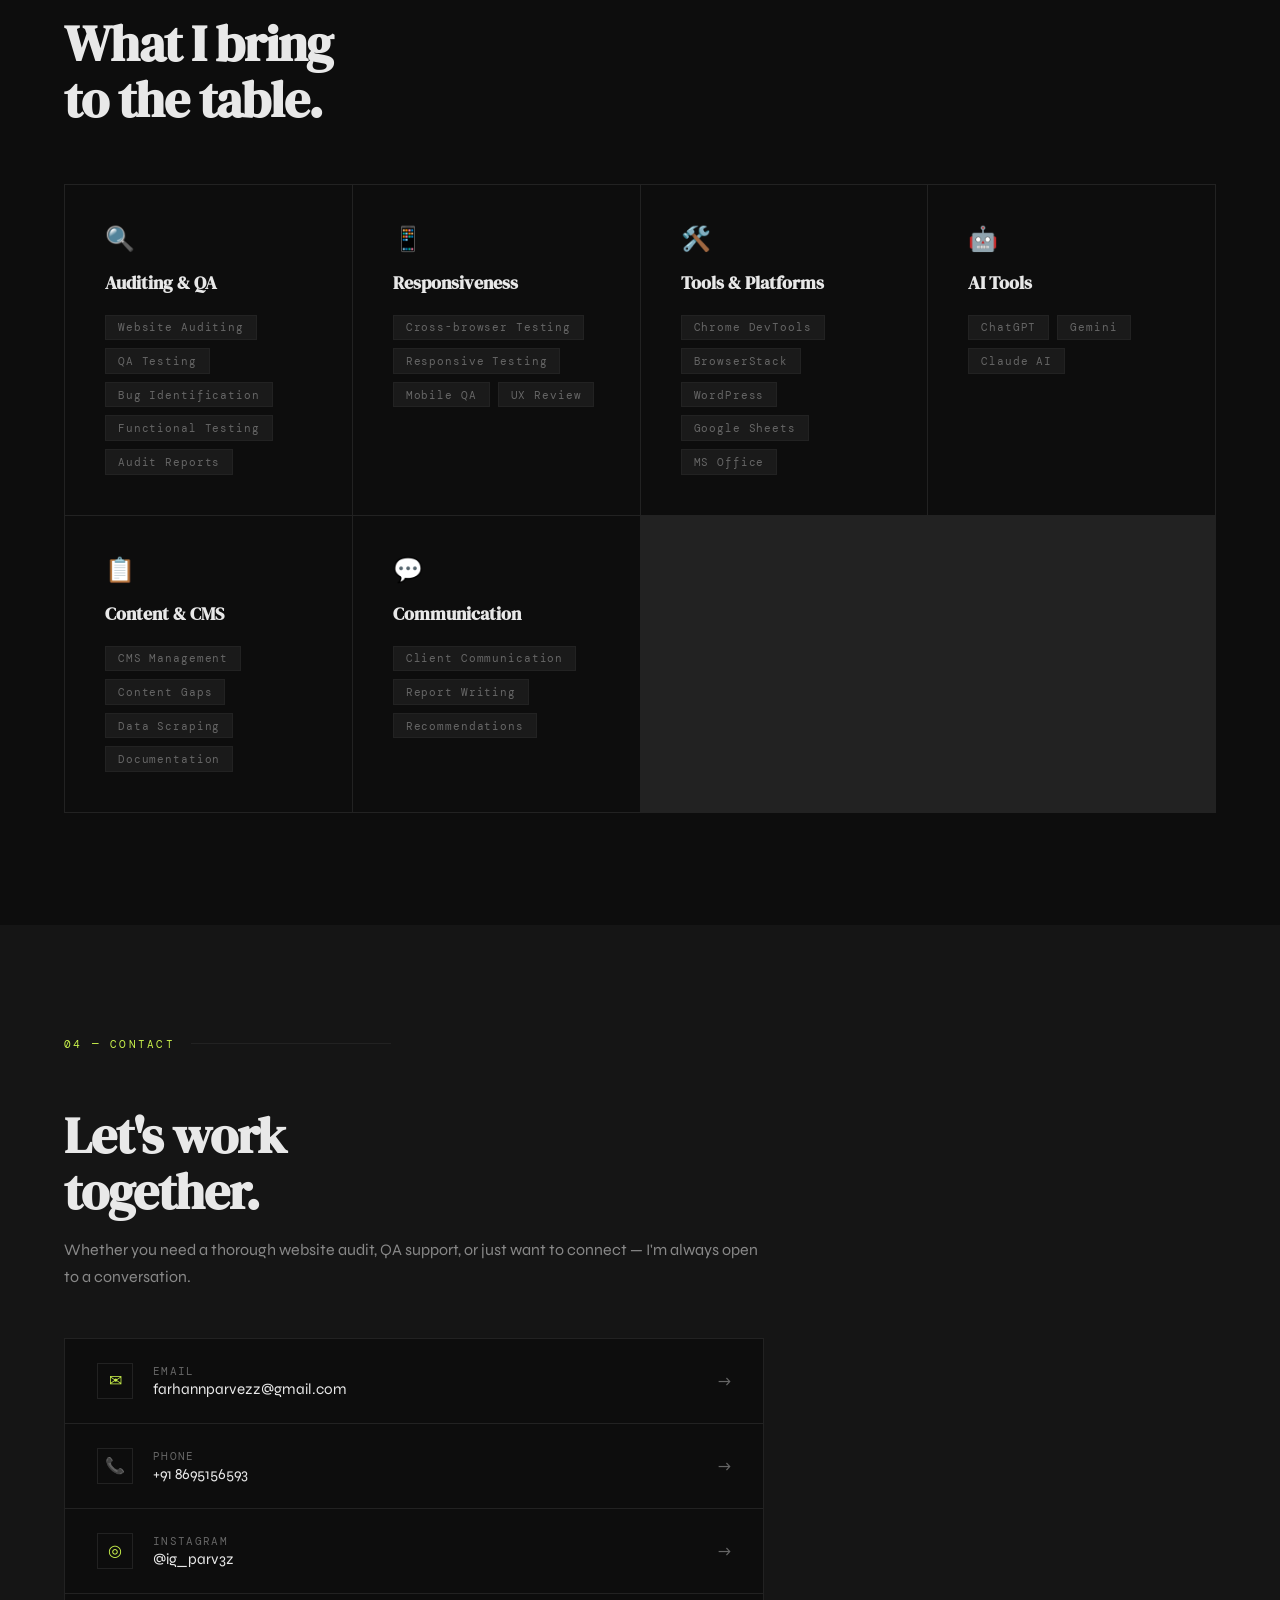
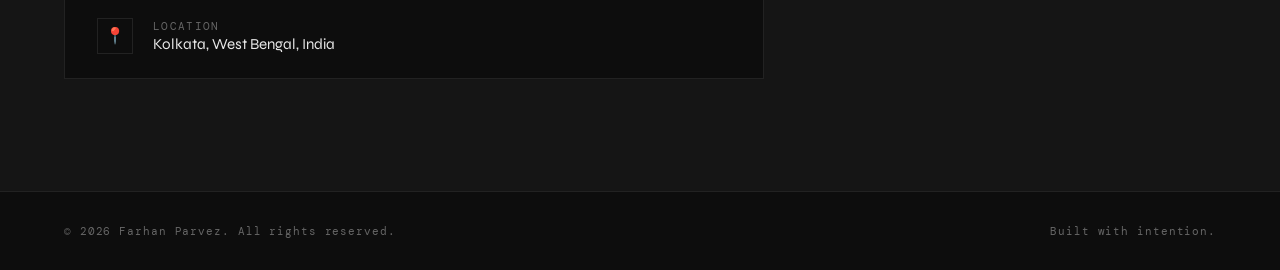
==== commit c6402095: "Add files via upload" ====
--- a/index.html
+++ b/index.html
@@ -32,8 +32,8 @@
       <h1>Farhan<br/><em>Parvez</em></h1>
       <p class="hero-desc">Junior Website Auditor & QA Specialist. I find what's broken before your users do — UI/UX issues, bugs, broken links, and responsiveness gaps across every device and browser.</p>
       <div class="hero-cta">
-        <a href="#experience" class="btn btn-outline">View experience</a>
-        <a href="#contact" class="btn btn-primary">Get in touch ↓</a>
+        <a href="#experience" class="btn btn-primary">View experience</a>
+        <a href="#contact" class="btn btn-outline">Get in touch ↓</a>
       </div>
     </div>
     <div class="hero-scroll-hint">
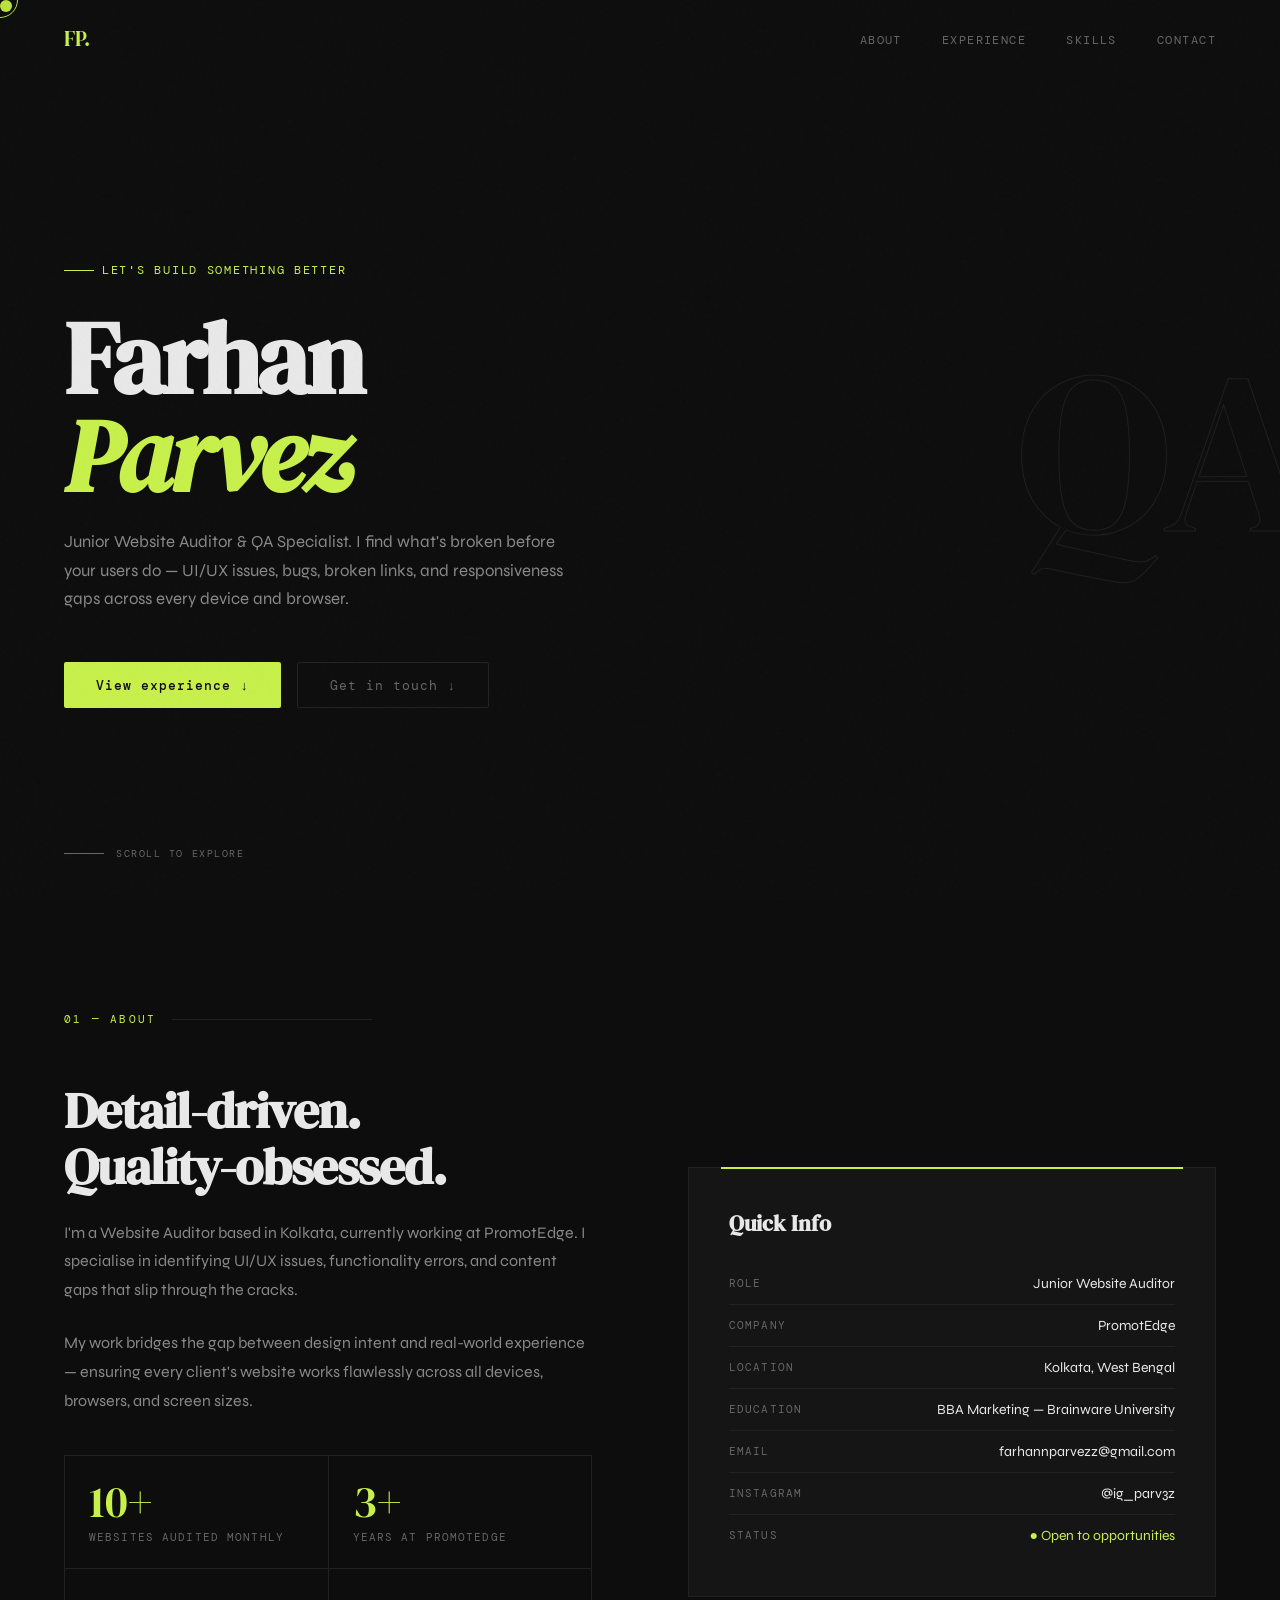
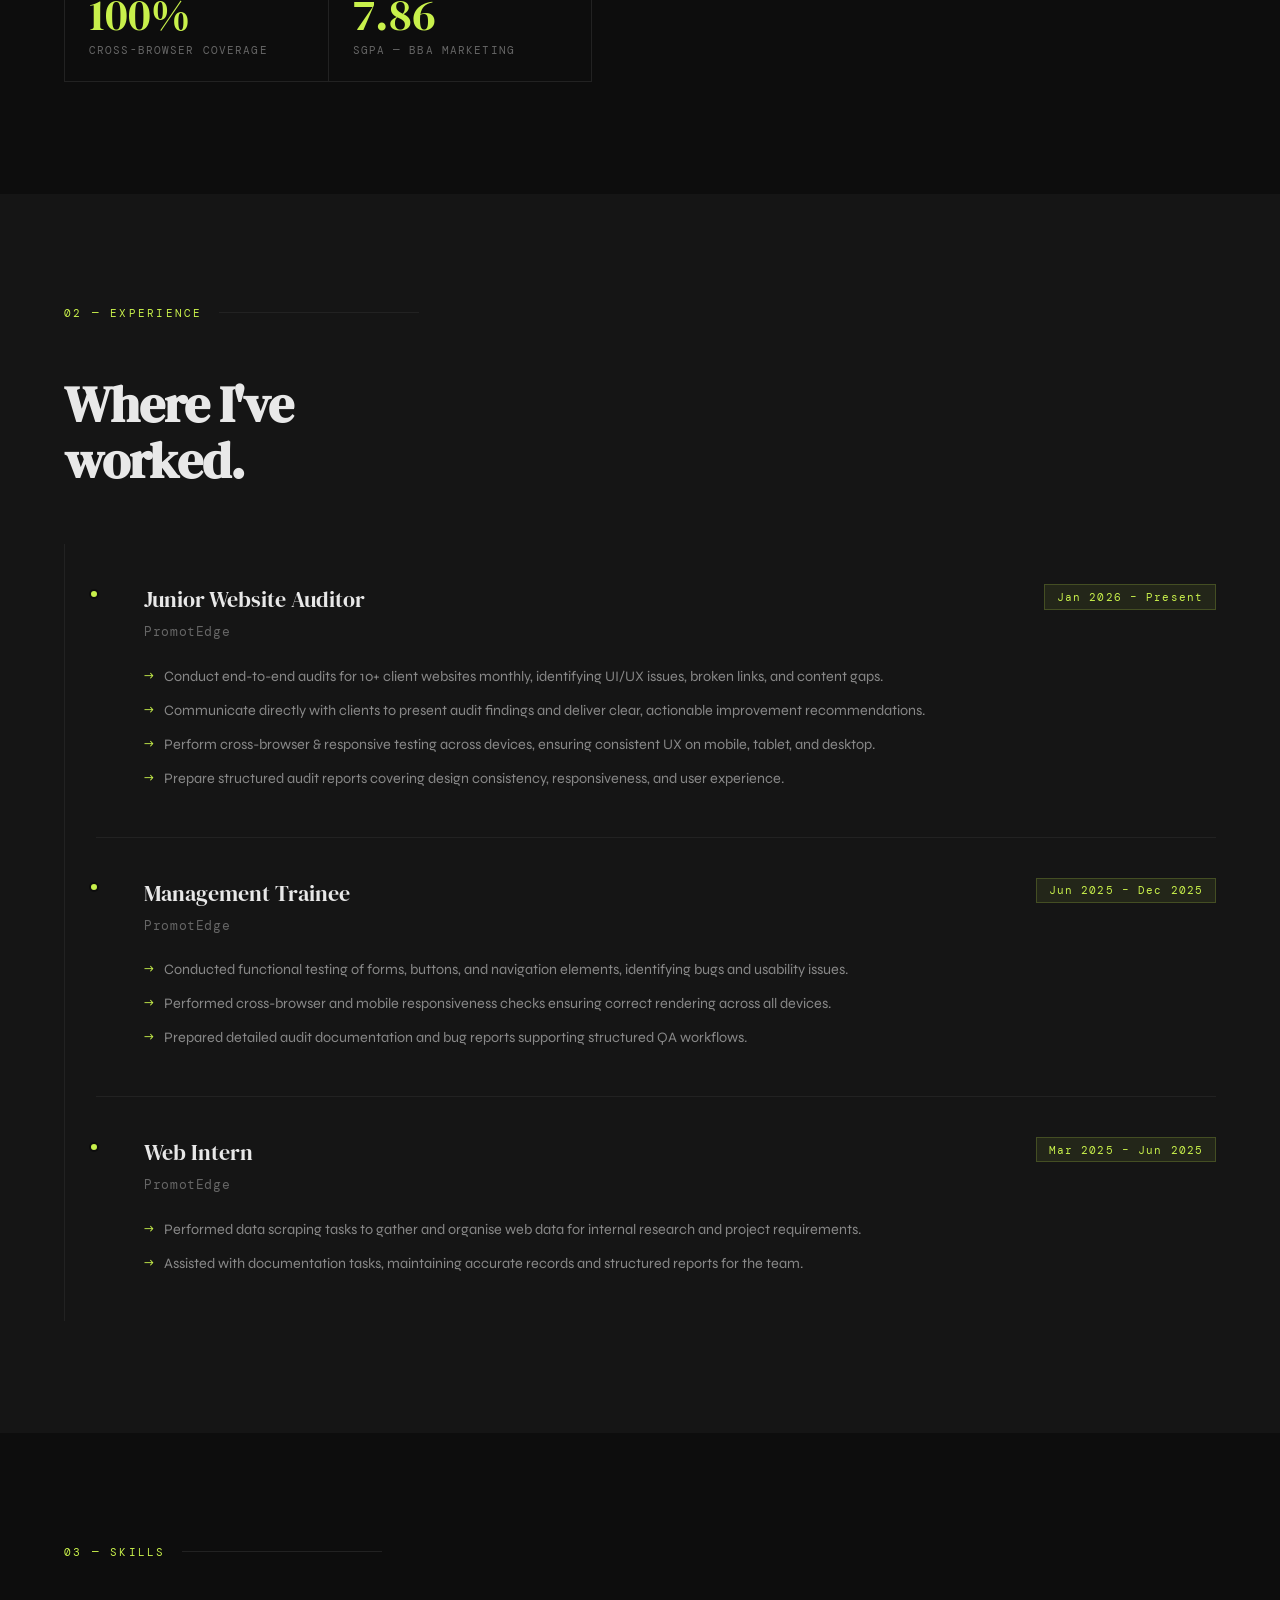
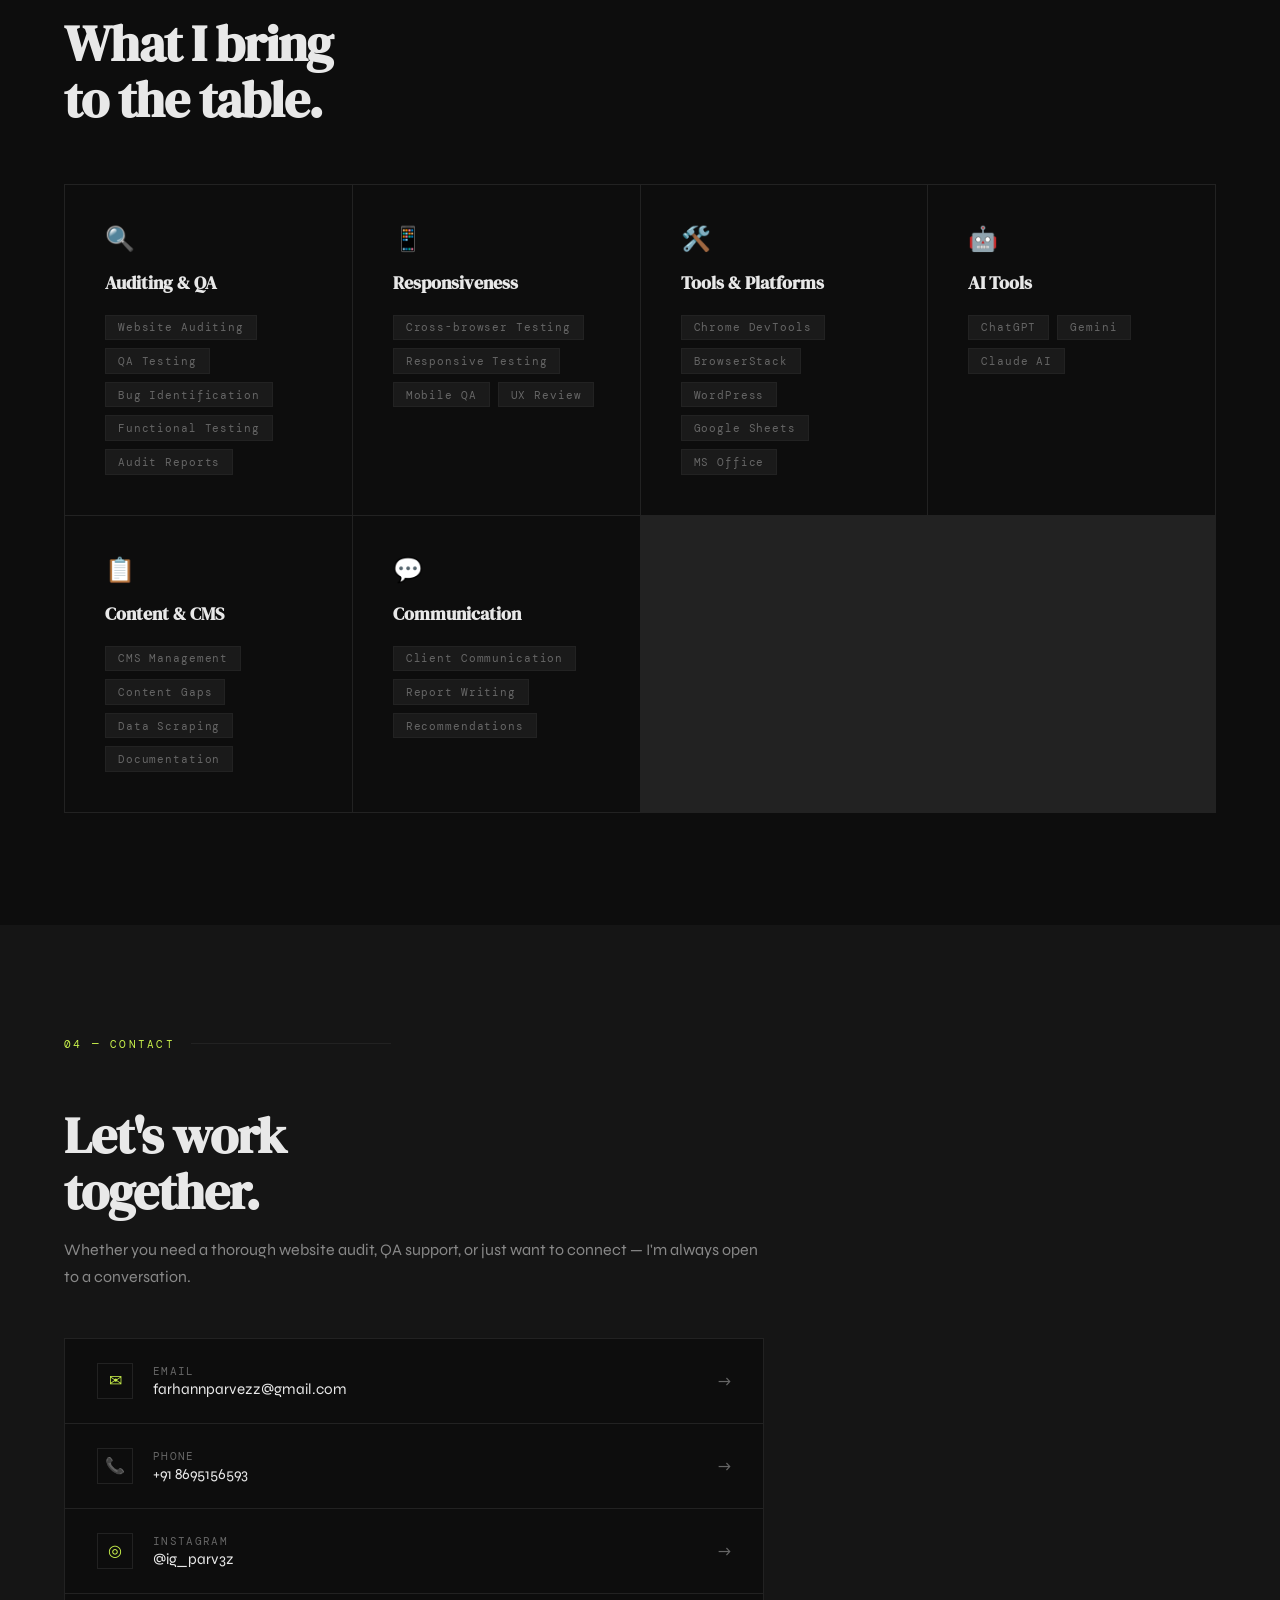
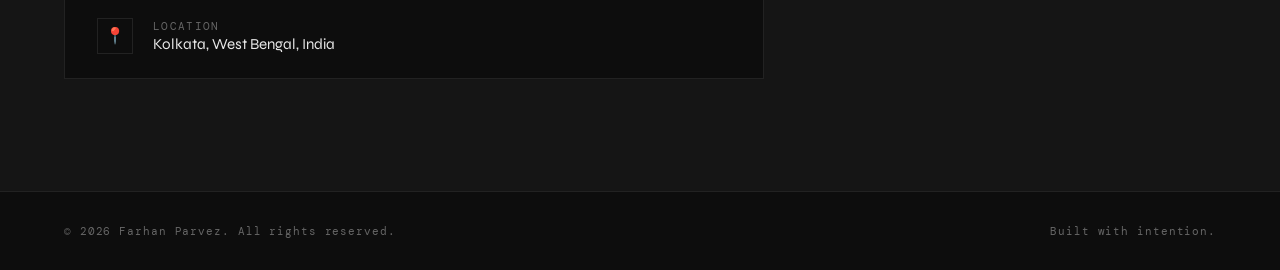
==== commit 123d22fd: "Add files via upload" ====
--- a/index.html
+++ b/index.html
@@ -32,7 +32,7 @@
       <h1>Farhan<br/><em>Parvez</em></h1>
       <p class="hero-desc">Junior Website Auditor & QA Specialist. I find what's broken before your users do — UI/UX issues, bugs, broken links, and responsiveness gaps across every device and browser.</p>
       <div class="hero-cta">
-        <a href="#experience" class="btn btn-primary">View experience</a>
+        <a href="#experience" class="btn btn-primary">View experience ↓</a>
         <a href="#contact" class="btn btn-outline">Get in touch ↓</a>
       </div>
     </div>
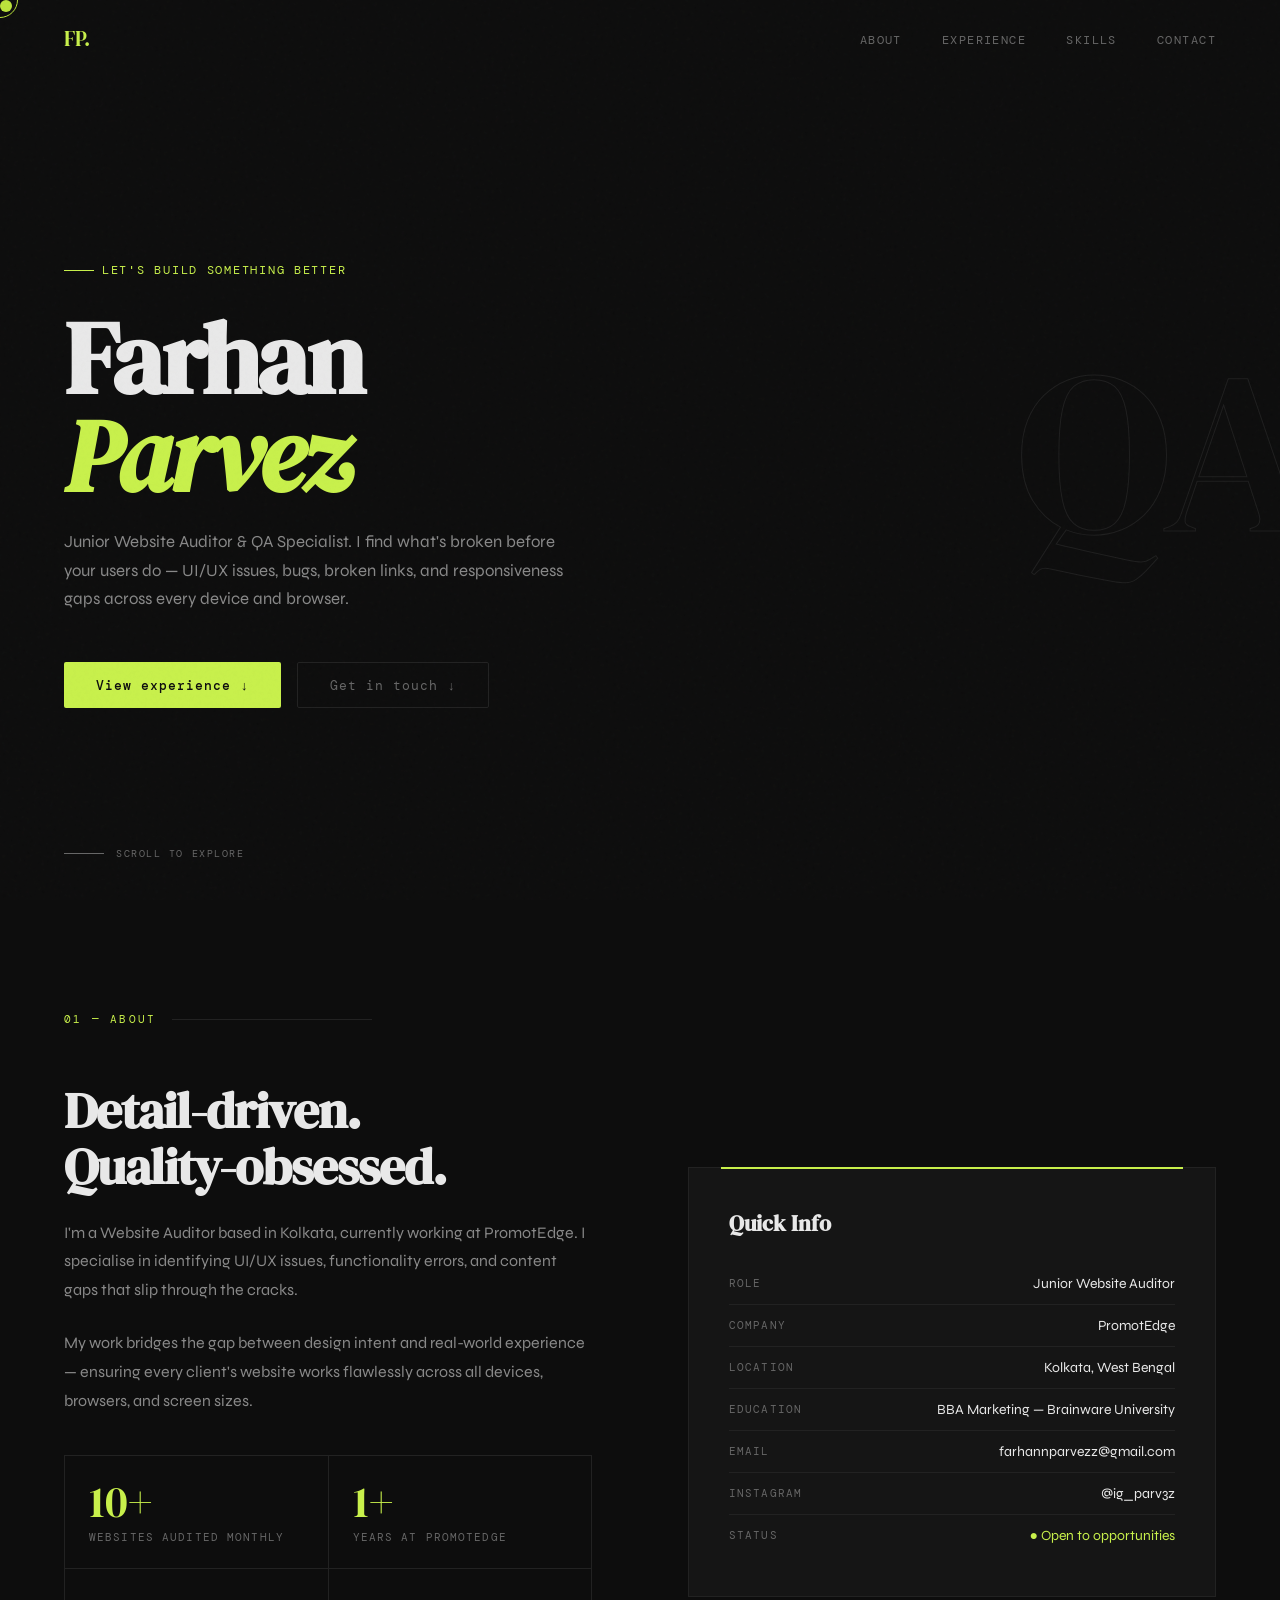
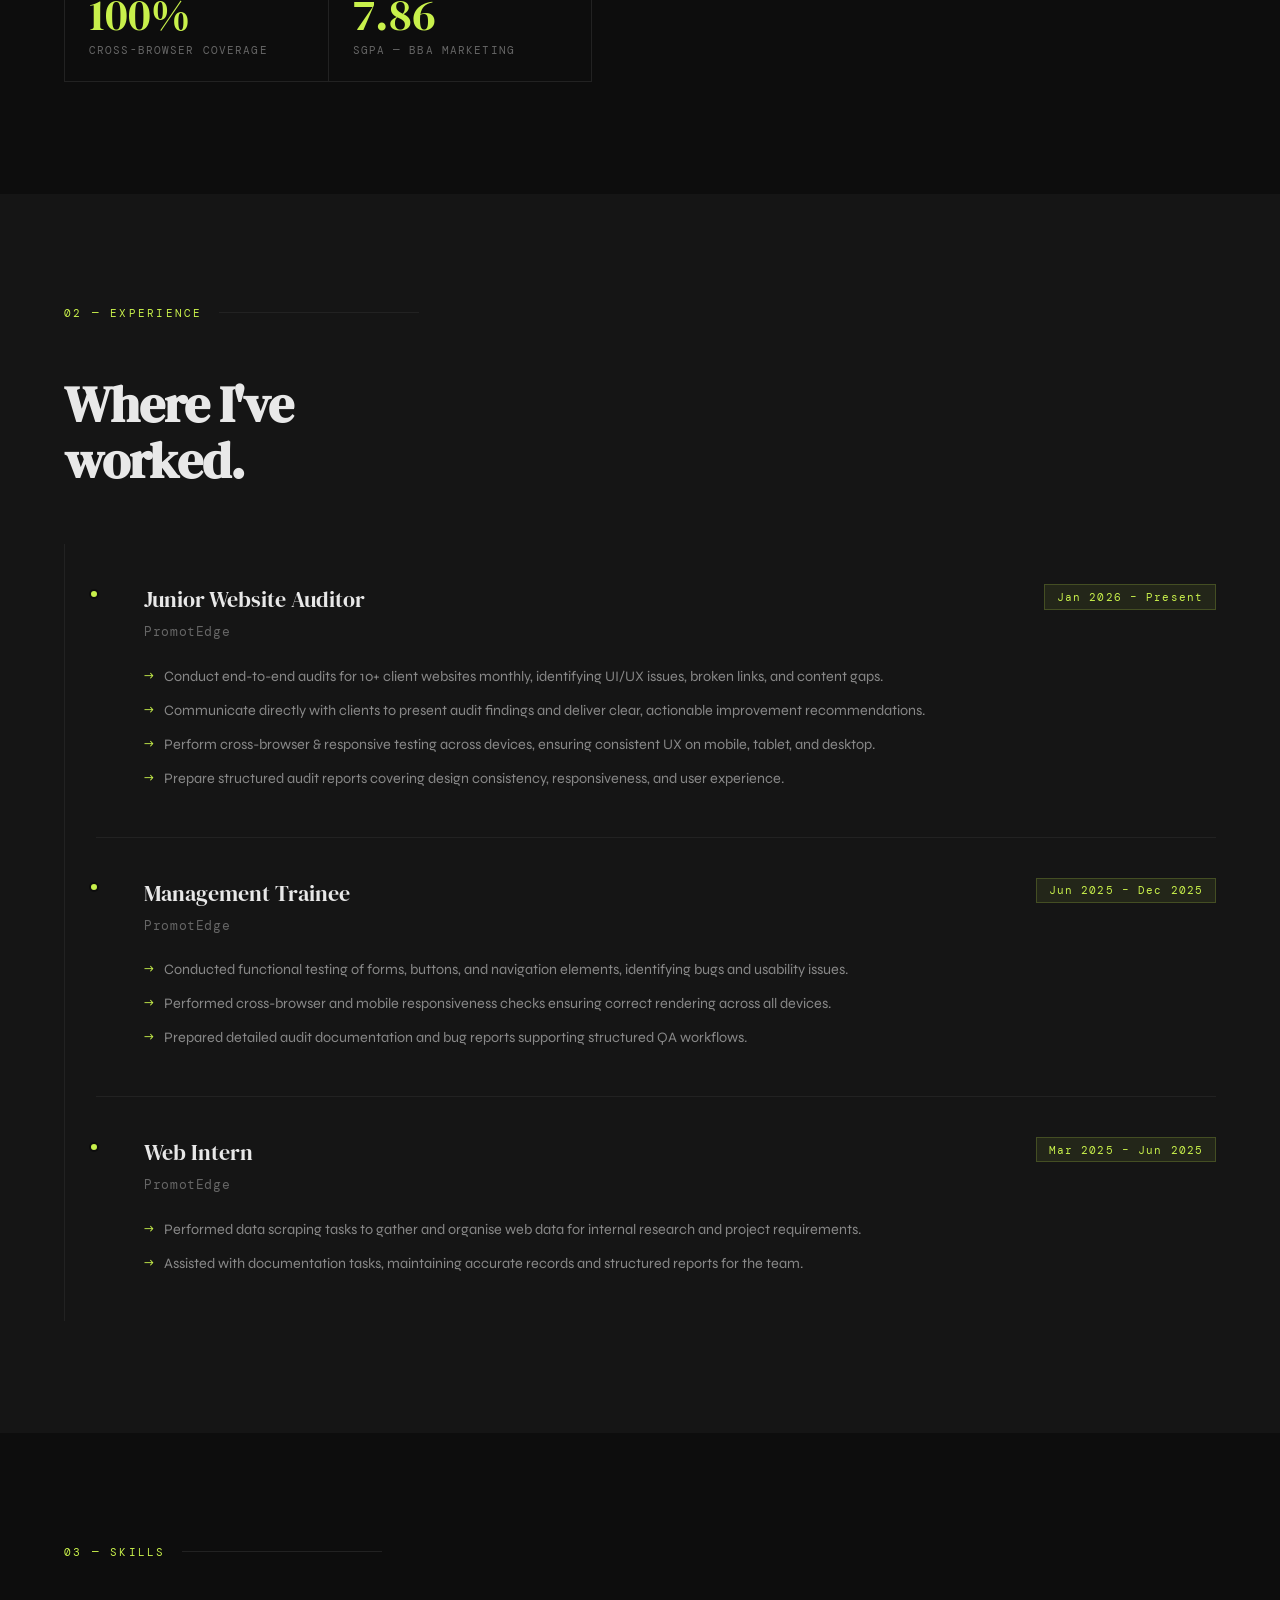
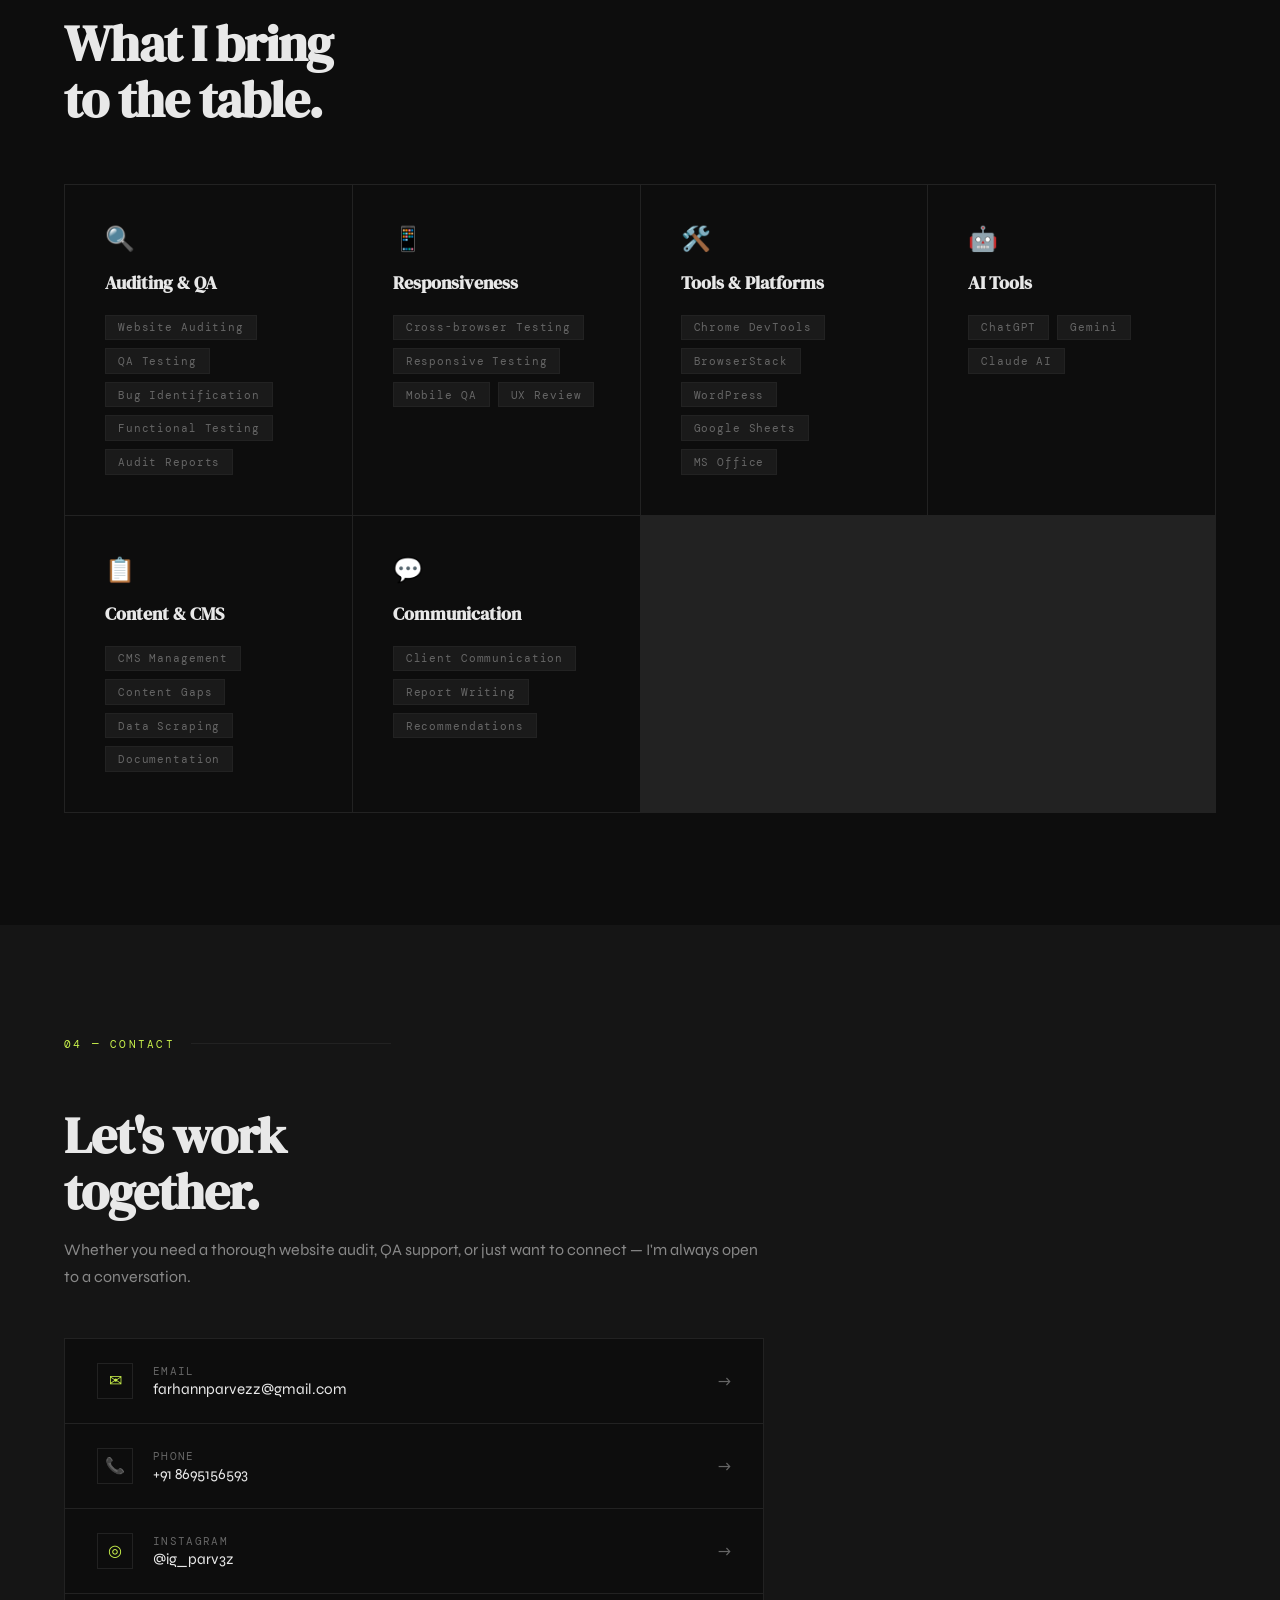
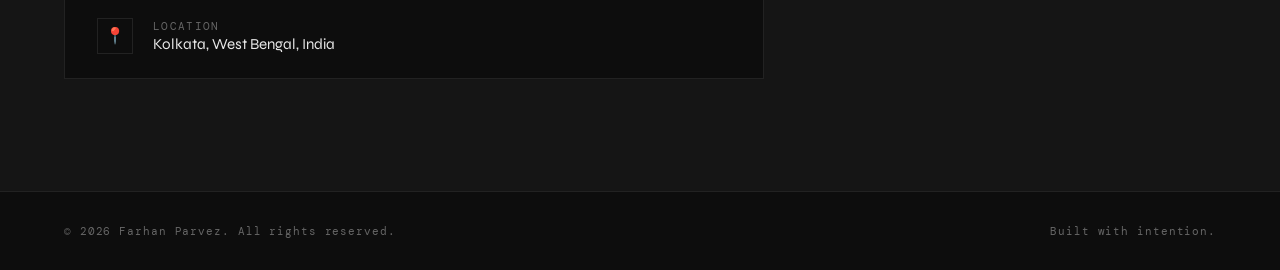
==== commit 5c9e5122: "Update index.html" ====
--- a/index.html
+++ b/index.html
@@ -56,7 +56,7 @@
             <div class="stat-label">Websites audited monthly</div>
           </div>
           <div class="stat">
-            <div class="stat-num">3+</div>
+            <div class="stat-num">1+</div>
             <div class="stat-label">Years at PromotEdge</div>
           </div>
           <div class="stat">
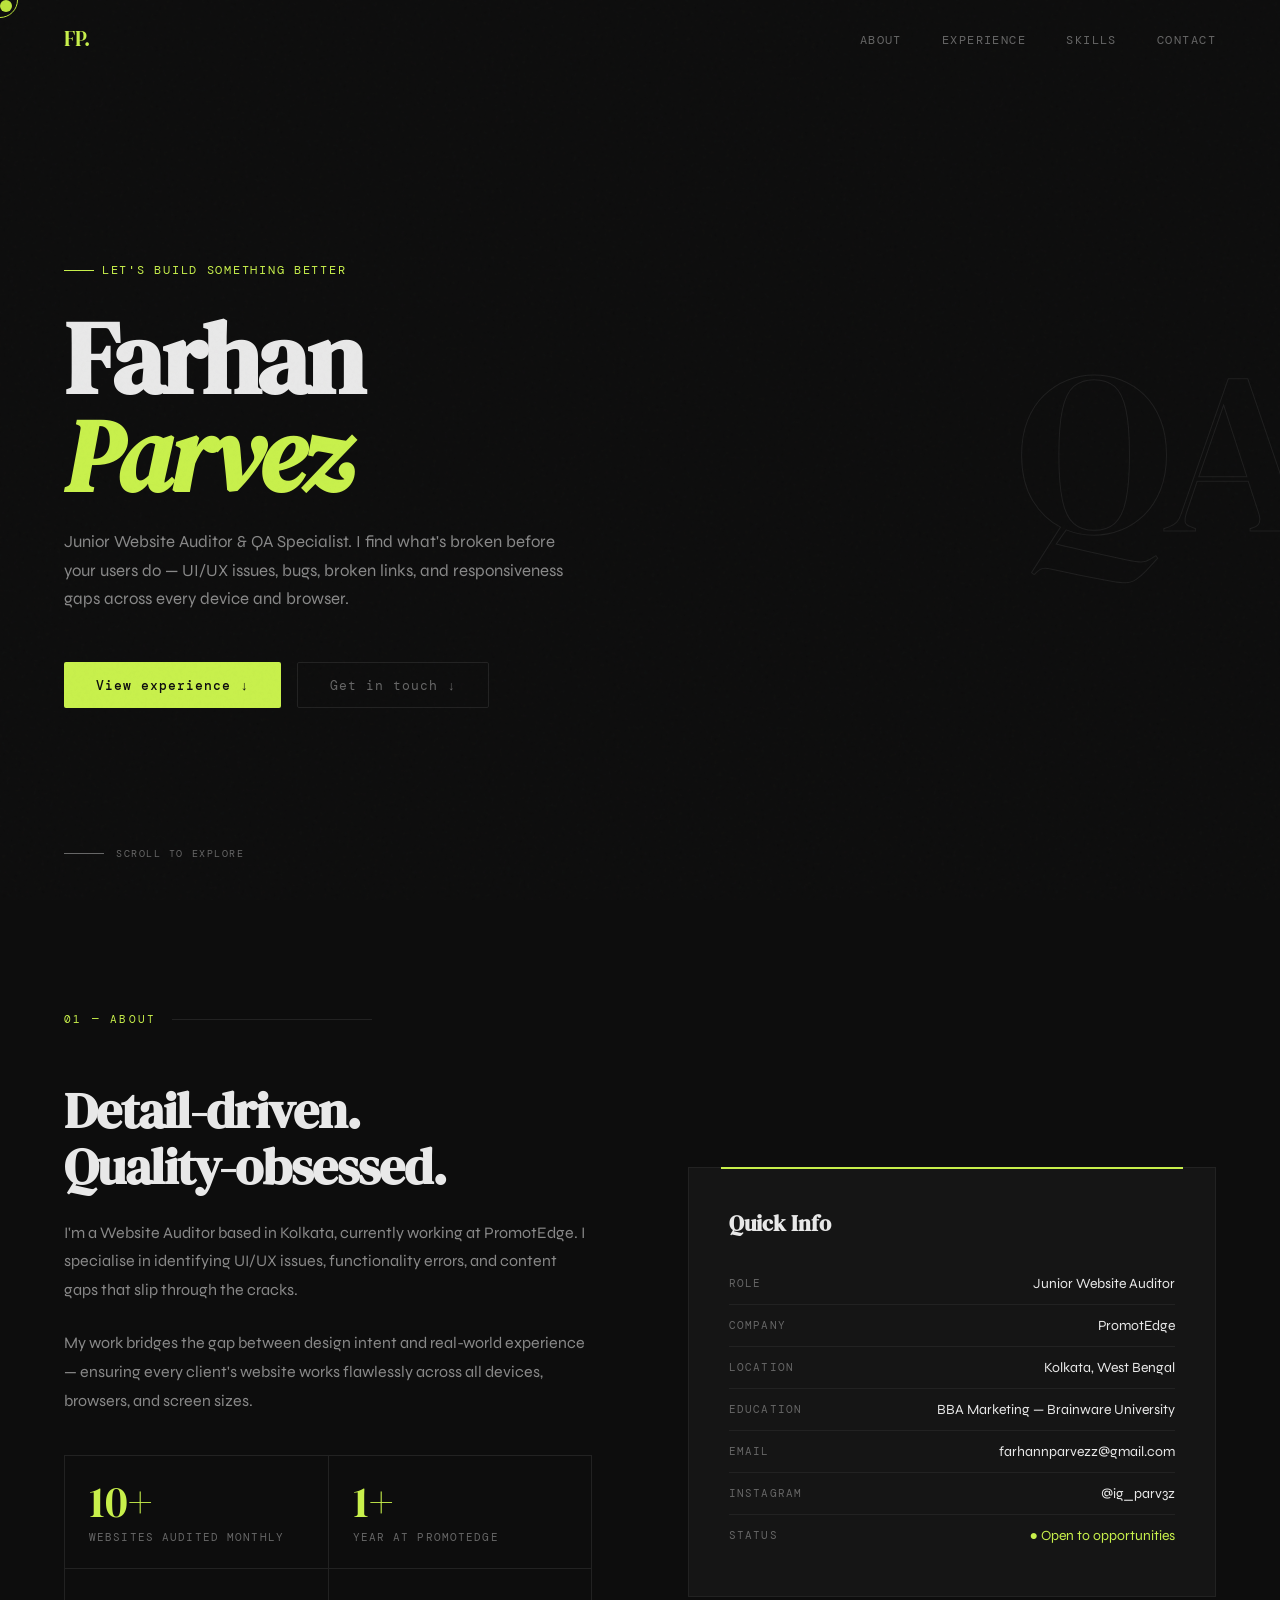
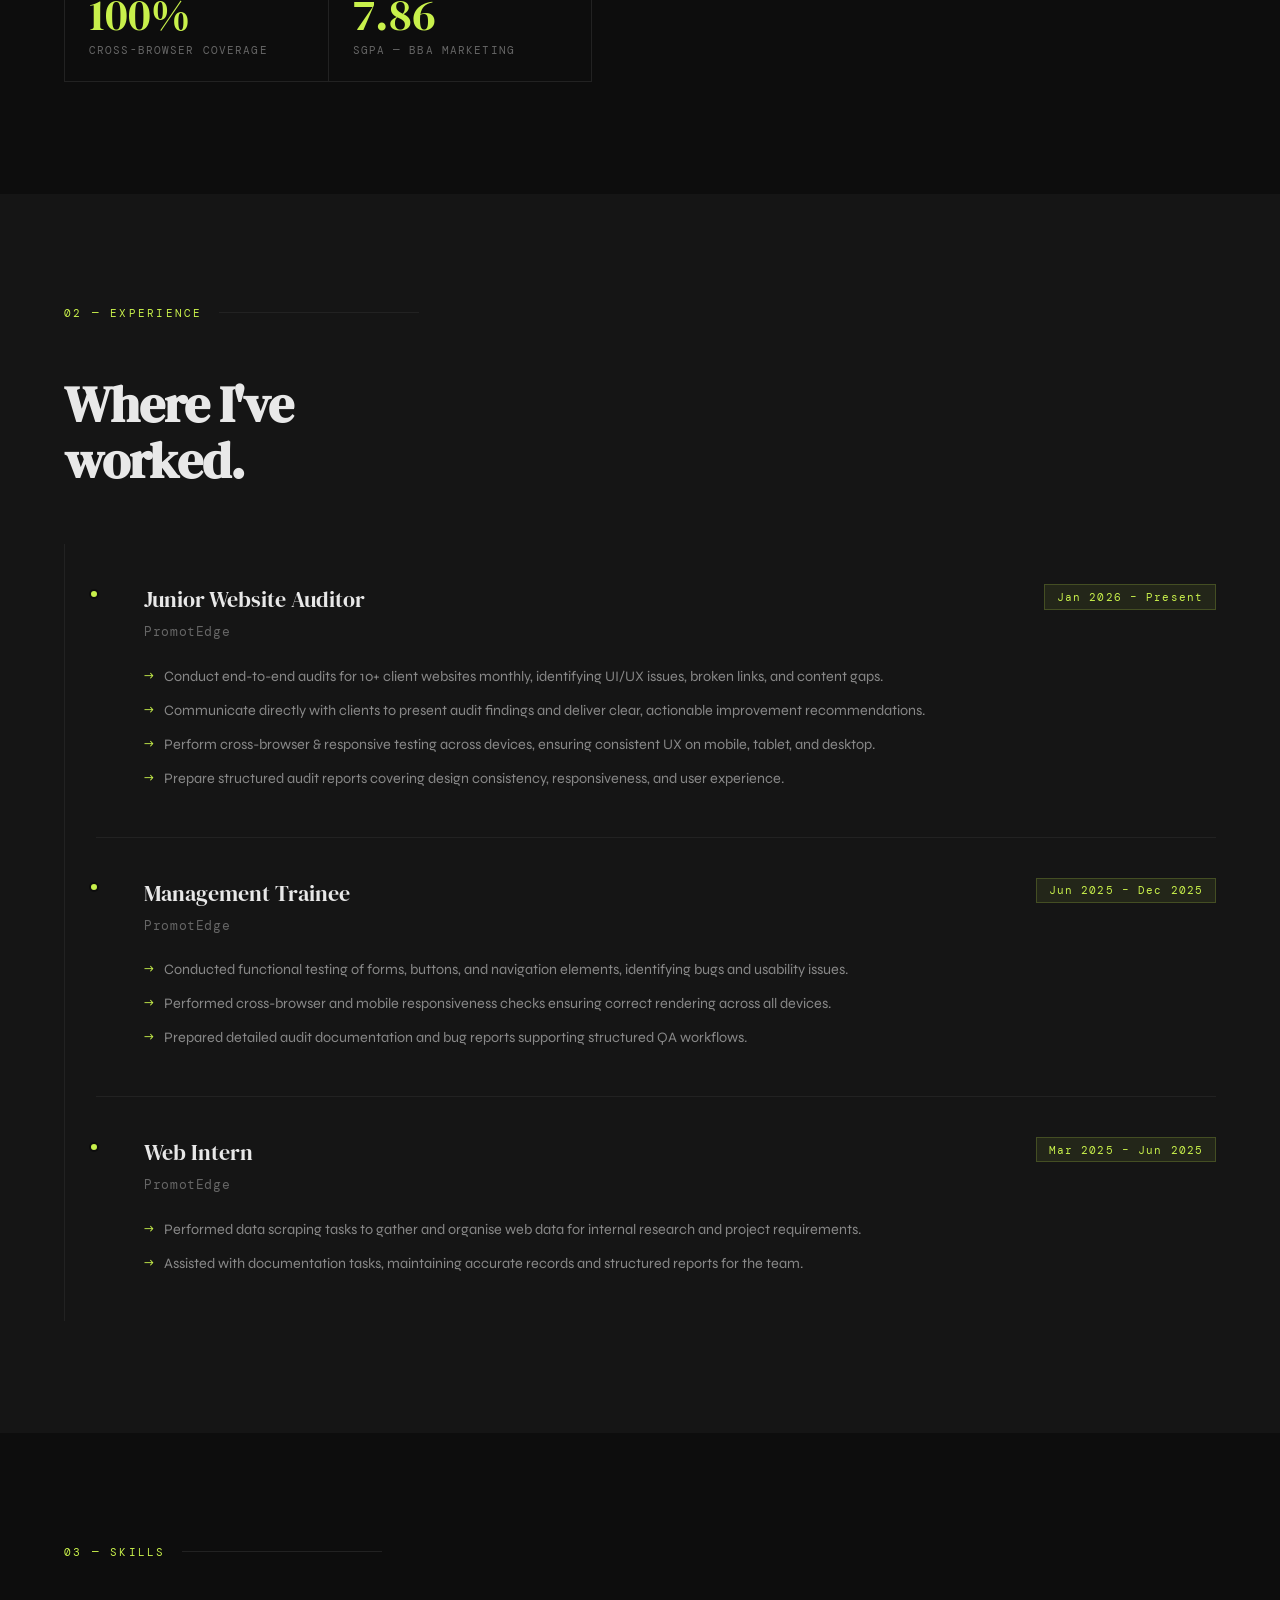
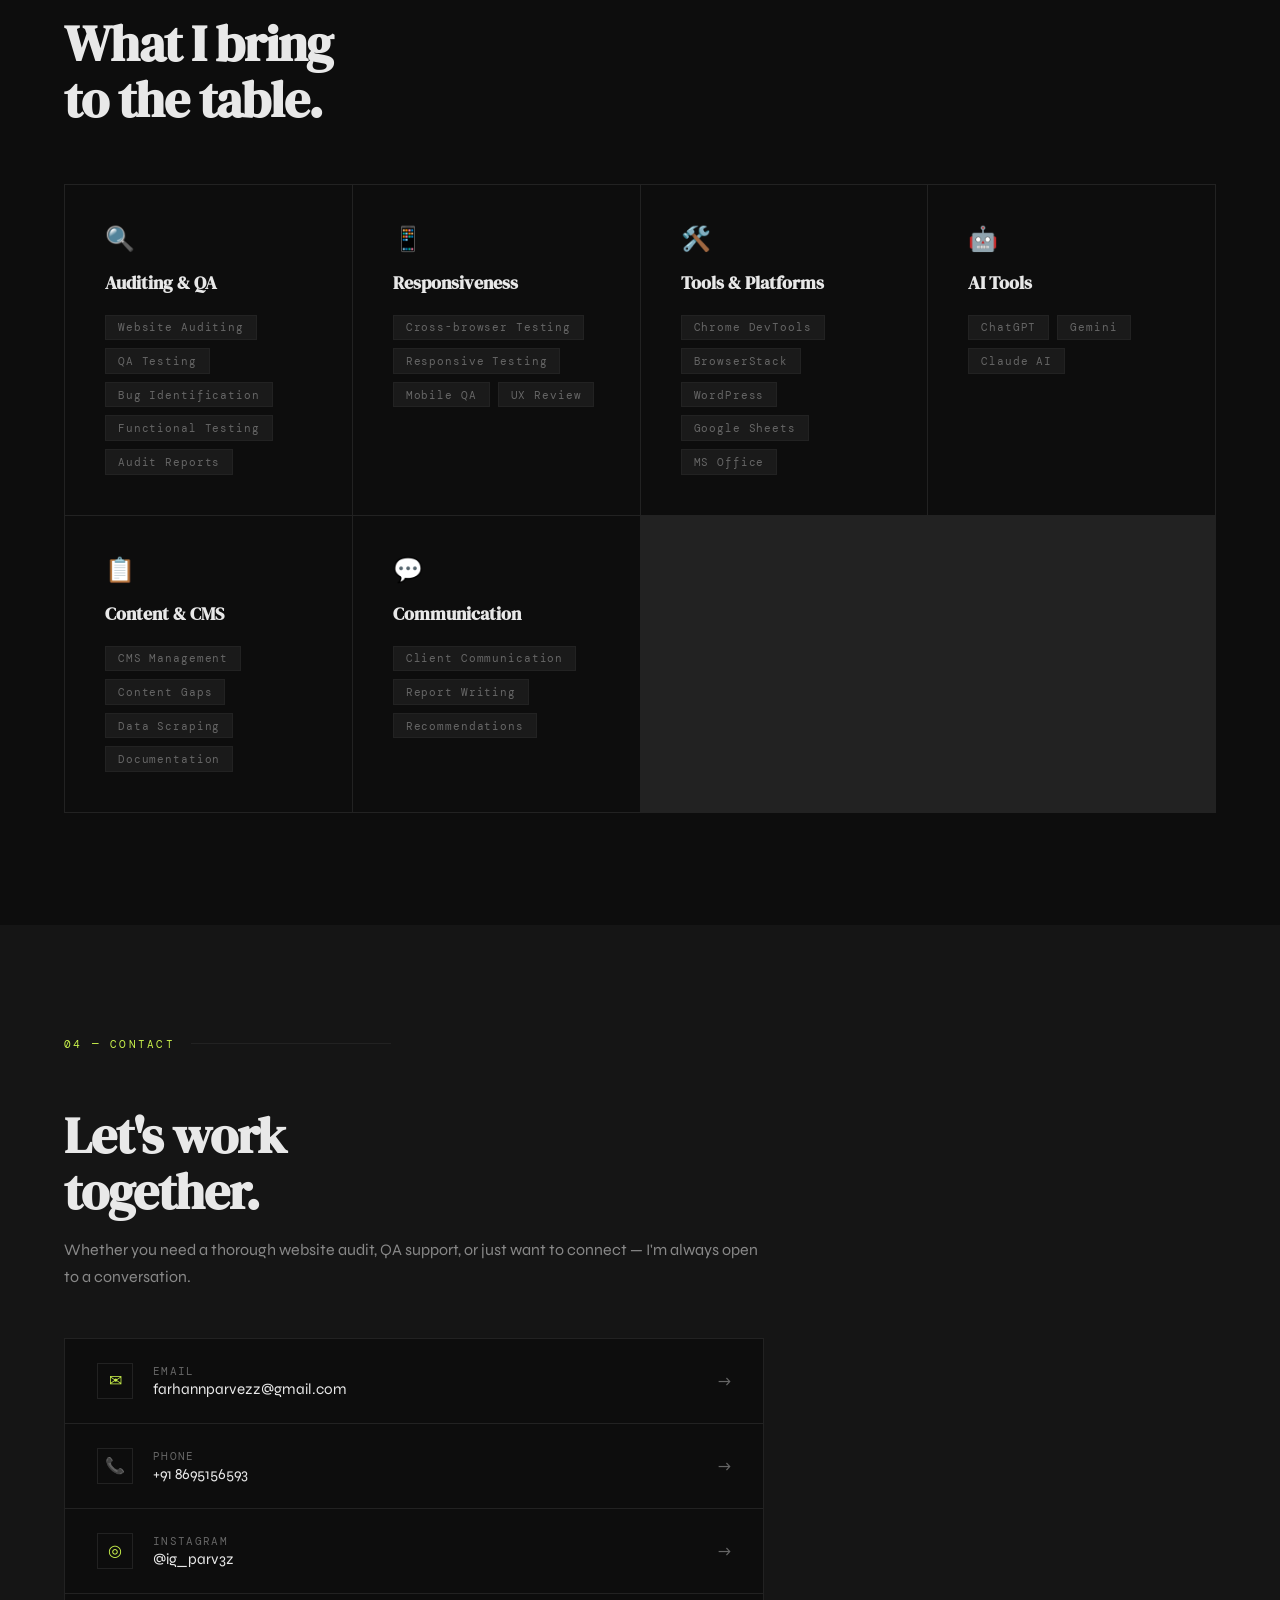
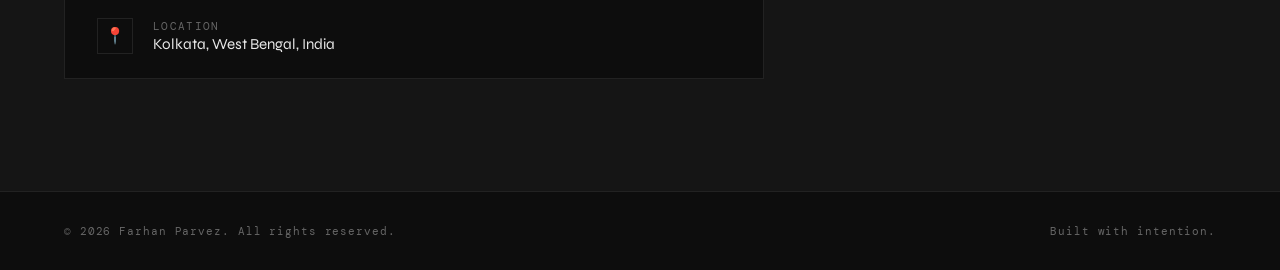
==== commit 44bb94a4: "Update index.html" ====
--- a/index.html
+++ b/index.html
@@ -57,7 +57,7 @@
           </div>
           <div class="stat">
             <div class="stat-num">1+</div>
-            <div class="stat-label">Years at PromotEdge</div>
+            <div class="stat-label">Year at PromotEdge</div>
           </div>
           <div class="stat">
             <div class="stat-num">100%</div>
